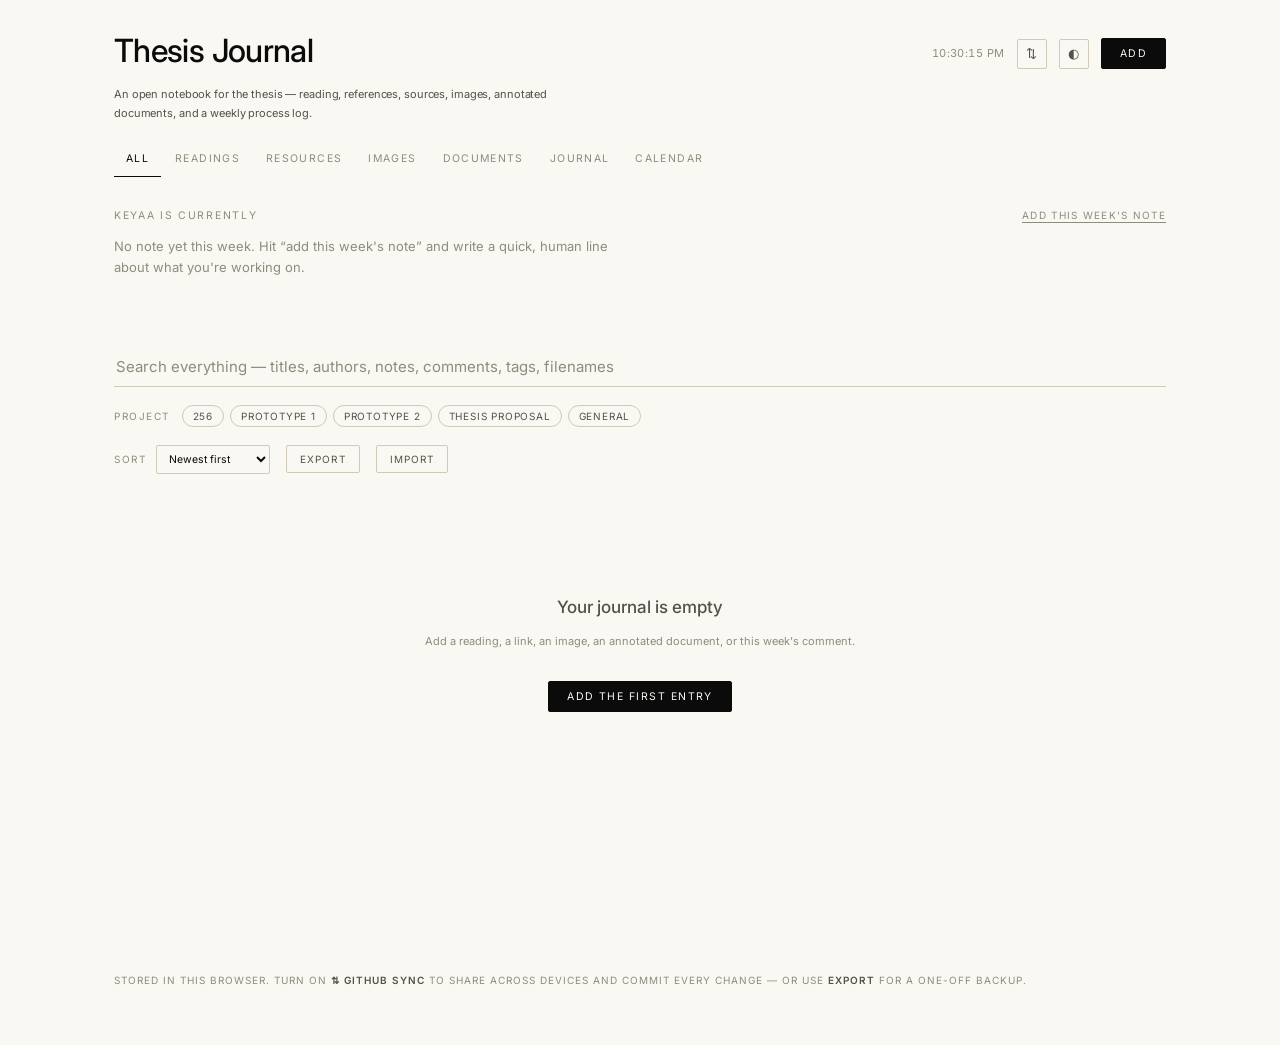
==== index.html @ 59abf327 "initial code. commit" ====
<!DOCTYPE html>
<html lang="en">
<head>
<meta charset="UTF-8" />
<meta name="viewport" content="width=device-width, initial-scale=1.0, viewport-fit=cover" />
<meta name="color-scheme" content="light dark" />
<title>Thesis Journal</title>
<link rel="preconnect" href="https://fonts.googleapis.com" />
<link rel="preconnect" href="https://fonts.gstatic.com" crossorigin />
<link href="https://fonts.googleapis.com/css2?family=Inter:wght@400;500;600&display=swap" rel="stylesheet" />
<link rel="stylesheet" href="styles.css" />
</head>
<body>

  <header class="site-header">
    <div class="masthead">
      <h1 class="brand-title">Thesis Journal</h1>
      <div class="header-right">
        <time id="clock" class="clock">--:--:--</time>
        <button id="syncBtn" class="icon-btn" title="GitHub sync — off" aria-label="GitHub sync">⇅</button>
        <button id="themeBtn" class="icon-btn" title="Toggle light / dark" aria-label="Toggle theme">◐</button>
        <button id="addBtn" class="add-btn">Add</button>
      </div>
    </div>
    <p class="brand-sub">An open notebook for the thesis — reading, references, sources, images, annotated documents, and a weekly process log.</p>

    <nav class="views" id="views">
      <button class="view-btn is-active" data-view="all">All</button>
      <button class="view-btn" data-view="reading">Readings</button>
      <button class="view-btn" data-view="website">Resources</button>
      <button class="view-btn" data-view="image">Images</button>
      <button class="view-btn" data-view="document">Documents</button>
      <button class="view-btn" data-view="journal">Journal</button>
      <button class="view-btn" data-view="calendar">Calendar</button>
    </nav>
  </header>

  <section class="currently">
    <div class="currently-head">
      <span class="currently-label">Keyaa is currently</span>
      <span class="currently-controls">
        <button class="linkbtn" id="statusEditCurrent" hidden>edit</button>
        <button class="linkbtn" id="statusAdd">add this week's note</button>
        <button class="linkbtn" id="statusArchiveToggle" hidden>archive</button>
      </span>
    </div>

    <p class="currently-text" id="statusCurrent"></p>
    <span class="currently-updated" id="statusCurrentMeta"></span>

    <form class="status-editor" id="statusEditor" hidden>
      <textarea id="statusInput" rows="3" placeholder="Quick and human — what are you working on this week? What moved, what's next?"></textarea>
      <div class="status-editor-foot">
        <label class="status-date">Week of <input type="date" id="statusDate" /></label>
        <span class="spacer"></span>
        <button type="button" class="linkbtn" id="statusCancel">cancel</button>
        <button type="submit" class="linkbtn strong" id="statusSave">save note</button>
      </div>
    </form>

    <ol class="status-archive" id="statusArchive" hidden></ol>
  </section>

  <section class="toolbar">
    <div class="search-wrap">
      <input id="search" type="search" placeholder="Search everything — titles, authors, notes, comments, tags, filenames" autocomplete="off" />
    </div>

    <div class="filters">
      <div class="filter-block">
        <span class="filter-label">Project</span>
        <div class="chips" id="projectFilters"></div>
      </div>
      <div class="filter-block" id="tagFilterBlock" hidden>
        <span class="filter-label">Tags</span>
        <div class="chips" id="tagFilters"></div>
      </div>
    </div>

    <div class="toolbar-end">
      <label class="sort-wrap">
        <span class="filter-label">Sort</span>
        <select id="sort">
          <option value="date-desc">Newest first</option>
          <option value="date-asc">Oldest first</option>
          <option value="added-desc">Recently added</option>
          <option value="title-asc">Title A–Z</option>
        </select>
      </label>
      <button id="exportBtn" class="ghost-btn" title="Download a backup of everything">Export</button>
      <button id="importBtn" class="ghost-btn" title="Restore from a backup file">Import</button>
      <input id="importInput" type="file" accept="application/json" hidden />
      <span id="count" class="count"></span>
    </div>
  </section>

  <main id="content" class="content"></main>

  <footer class="site-footer">
    <span>Stored in this browser. Turn on <b>⇅ GitHub sync</b> to share across devices and commit every change — or use <b>Export</b> for a one-off backup.</span>
  </footer>

  <!-- ============ Add / Edit modal ============ -->
  <div class="modal-overlay" id="entryModal" hidden>
    <div class="modal" role="dialog" aria-modal="true" aria-labelledby="modalTitle">
      <div class="modal-head">
        <h2 id="modalTitle">Add entry</h2>
        <button class="icon-btn" id="modalClose" aria-label="Close">✕</button>
      </div>

      <form id="entryForm" class="entry-form">
        <input type="hidden" id="f-id" />

        <div class="field">
          <label for="f-kind">Type</label>
          <select id="f-kind">
            <option value="reading">Reading — book, article, essay</option>
            <option value="reference">Reference — citation / source</option>
            <option value="website">Resource / Website — link</option>
            <option value="image">Image — visual reference</option>
            <option value="document">Annotated document — PDF + notes</option>
            <option value="journal">Journal — weekly comment / reflection</option>
          </select>
        </div>

        <div class="field">
          <label for="f-title" id="f-titleLabel">Title <span class="req">*</span></label>
          <input id="f-title" type="text" placeholder="What is it called?" />
        </div>

        <div class="field-row" id="f-sourceRow">
          <div class="field">
            <label for="f-author">Author / creator</label>
            <input id="f-author" type="text" placeholder="Who made it?" />
          </div>
          <div class="field">
            <label for="f-publication">Publication / source</label>
            <input id="f-publication" type="text" placeholder="Journal, publisher, site…" />
          </div>
        </div>

        <div class="field" id="f-urlField">
          <label for="f-url">URL</label>
          <input id="f-url" type="url" placeholder="https://…" />
        </div>

        <div class="field">
          <label for="f-date" id="f-dateLabel">Date read</label>
          <input id="f-date" type="date" />
          <p class="hint" id="f-dateHint">Leave blank and it defaults to the day you add this (<span id="f-todayHint"></span>).</p>
        </div>

        <div class="field">
          <label>Projects</label>
          <div class="check-grid" id="f-projects"></div>
        </div>

        <div class="field">
          <label for="f-tagInput">Tags</label>
          <div class="tag-editor" id="f-tagEditor">
            <span class="tag-chips" id="f-tagChips"></span>
            <input id="f-tagInput" type="text" placeholder="Type a tag, press Enter" autocomplete="off" list="tagSuggestions" />
          </div>
          <datalist id="tagSuggestions"></datalist>
        </div>

        <div class="field">
          <label for="f-note" id="f-noteLabel">Notes / annotation</label>
          <textarea id="f-note" rows="5" placeholder="Why it's useful, key quotes, page numbers, your reflections. For documents, paste the text you want to be able to search."></textarea>
        </div>

        <div class="field">
          <label>Attachments — images &amp; PDFs</label>
          <div class="dropzone" id="f-dropzone" tabindex="0">
            <p>Drag files here, click to choose, or paste an image</p>
            <input id="f-files" type="file" accept="image/*,application/pdf" multiple hidden />
          </div>
          <div class="attach-previews" id="f-previews"></div>
        </div>

        <div class="modal-actions">
          <button type="button" class="danger-btn" id="deleteBtn" hidden>Delete</button>
          <div class="spacer"></div>
          <button type="button" class="ghost-btn" id="cancelBtn">Cancel</button>
          <button type="submit" class="add-btn">Save</button>
        </div>
      </form>
    </div>
  </div>

  <!-- ============ GitHub sync panel ============ -->
  <div class="modal-overlay" id="syncPanel" hidden>
    <div class="modal modal-narrow" role="dialog" aria-modal="true" aria-labelledby="syncTitle">
      <div class="modal-head">
        <h2 id="syncTitle">GitHub sync</h2>
        <button class="icon-btn" id="syncClose" aria-label="Close">✕</button>
      </div>
      <div class="entry-form">
        <p class="hint">
          Keeps everything in a <code>data.json</code> file in a GitHub repo —
          one commit per change, so it shows up in GitHub Desktop after it
          fetches. Turn this on for every device that shares the journal,
          including your phone. Your token is stored only in this browser — use a
          <b>fine-grained token limited to this one repo</b> with
          <i>Contents: Read and write</i>.
        </p>
        <div class="field">
          <label for="gh-repo">Repository — owner / name</label>
          <input type="text" id="gh-repo" placeholder="keyaa/thesis-journal" autocapitalize="off" autocorrect="off" spellcheck="false" />
        </div>
        <div class="field-row">
          <div class="field">
            <label for="gh-branch">Branch</label>
            <input type="text" id="gh-branch" placeholder="main" autocapitalize="off" autocorrect="off" spellcheck="false" />
          </div>
          <div class="field">
            <label for="gh-path">File path</label>
            <input type="text" id="gh-path" placeholder="data.json" autocapitalize="off" autocorrect="off" spellcheck="false" />
          </div>
        </div>
        <div class="field">
          <label for="gh-token">Personal access token</label>
          <input type="password" id="gh-token" placeholder="github_pat_… / ghp_…" autocomplete="off" autocapitalize="off" autocorrect="off" spellcheck="false" />
        </div>
        <p class="hint" id="gh-status"></p>
        <div class="modal-actions">
          <button type="button" class="danger-btn" id="gh-disconnect" hidden>Disconnect</button>
          <div class="spacer"></div>
          <button type="button" class="ghost-btn" id="gh-pull" hidden>Pull now</button>
          <button type="button" class="add-btn" id="gh-connect">Connect</button>
        </div>
      </div>
    </div>
  </div>

  <!-- ============ Lightbox ============ -->
  <div class="lightbox" id="lightbox" hidden>
    <button class="icon-btn lightbox-close" id="lightboxClose" aria-label="Close">✕</button>
    <img id="lightboxImg" alt="" />
    <div class="lightbox-caption" id="lightboxCaption"></div>
  </div>

  <script src="app.js"></script>
</body>
</html>
---- styles.css ----
/* ============================================================
   Thesis Journal
   Blend: bysuhani.com (grotesque, small type, whitespace, clock)
        + openstudioprocess.xyz (paper ground, mono system text,
          serif masthead, "currently" block, dated log)
   ============================================================ */

:root {
  --bg: #faf8f2;
  --bg-raise: #f3efe4;
  --ink: #0b0b0b;
  --ink-soft: #54514a;
  --ink-faint: #8f8b7e;
  --line: #e4dfd0;
  --line-strong: #d0cab7;
  --accent: #0b0b0b;
  --accent-soft: #ece7d7;
  --danger: #9c3320;
  --focus: #1f6feb;
  --radius: 2px;
  --maxw: 1180px;

  /* one grotesque throughout, like bysuhani.com */
  --sans: "Helvetica Neue", "Inter", Helvetica, Arial, sans-serif;
  --serif: var(--sans);
  --mono: var(--sans);
}

:root[data-theme="dark"] {
  --bg: #14120d;
  --bg-raise: #1c1a13;
  --ink: #ece7d8;
  --ink-soft: #a8a291;
  --ink-faint: #767161;
  --line: #2b2820;
  --line-strong: #3c382c;
  --accent: #ece7d8;
  --accent-soft: #24211a;
  --danger: #e0765f;
  --focus: #4c8dff;
}
@media (prefers-color-scheme: dark) {
  :root:not([data-theme="light"]) {
    --bg: #14120d;
    --bg-raise: #1c1a13;
    --ink: #ece7d8;
    --ink-soft: #a8a291;
    --ink-faint: #767161;
    --line: #2b2820;
    --line-strong: #3c382c;
    --accent: #ece7d8;
    --accent-soft: #24211a;
    --danger: #e0765f;
    --focus: #4c8dff;
  }
}

* { box-sizing: border-box; }
html, body { margin: 0; padding: 0; }

body {
  background: var(--bg);
  color: var(--ink);
  font-family: var(--sans);
  font-size: 13px;
  line-height: 1.62;
  -webkit-font-smoothing: antialiased;
  text-rendering: optimizeLegibility;
}

button { font-family: inherit; cursor: pointer; }
a { color: inherit; }
::selection { background: var(--accent-soft); }

/* text token: the "system" voice — mono, uppercase, tracked (Hyning) */
.sys {
  font-family: var(--mono);
  font-size: 10.5px;
  text-transform: uppercase;
  letter-spacing: 0.13em;
  color: var(--ink-faint);
}

/* ---------- Header / masthead ---------- */

.site-header {
  padding: 34px clamp(20px, 6vw, 64px) 0;
  max-width: var(--maxw);
  margin: 0 auto;
  width: 100%;
}

.masthead {
  display: flex;
  align-items: flex-start;
  justify-content: space-between;
  gap: 24px;
}

.brand-title {
  font-weight: 500;
  font-size: clamp(22px, 4vw, 32px);
  letter-spacing: -0.02em;
  line-height: 1.05;
  margin: 0;
}

.brand-sub {
  font-family: var(--mono);
  font-size: 11px;
  line-height: 1.7;
  color: var(--ink-soft);
  letter-spacing: -0.01em;
  max-width: 62ch;
  margin: 16px 0 0;
}

.header-right { display: flex; align-items: center; gap: 12px; padding-top: 4px; }

.clock {
  font-family: var(--mono);
  font-size: 11px;
  color: var(--ink-faint);
  letter-spacing: 0.04em;
  min-width: 92px;
  text-align: right;
  font-variant-numeric: tabular-nums;
}

.icon-btn {
  background: none;
  border: 1px solid var(--line-strong);
  color: var(--ink-soft);
  width: 30px; height: 30px;
  border-radius: var(--radius);
  font-size: 13px; line-height: 1;
  display: inline-flex; align-items: center; justify-content: center;
}
.icon-btn:hover { color: var(--ink); border-color: var(--ink-soft); }

.add-btn {
  background: var(--accent);
  color: var(--bg);
  border: 1px solid var(--accent);
  padding: 8px 18px;
  border-radius: var(--radius);
  font-family: var(--mono);
  font-size: 10.5px;
  text-transform: uppercase;
  letter-spacing: 0.14em;
  white-space: nowrap;
}
.add-btn:hover { opacity: 0.82; }

.views {
  display: flex;
  gap: 2px;
  flex-wrap: wrap;
  margin-top: 22px;
}
.view-btn {
  background: none;
  border: 0;
  color: var(--ink-faint);
  font-family: var(--mono);
  font-size: 10.5px;
  text-transform: uppercase;
  letter-spacing: 0.13em;
  padding: 8px 12px 12px;
}
.view-btn:hover { color: var(--ink); }
.view-btn.is-active {
  color: var(--ink);
  box-shadow: inset 0 -1px 0 0 var(--ink);
}

/* ---------- "Keyaa is currently" + weekly log ---------- */

.currently {
  max-width: var(--maxw);
  margin: 0 auto;
  width: 100%;
  padding: 30px clamp(20px, 6vw, 64px) 34px;
}
.currently-head {
  display: flex;
  align-items: baseline;
  justify-content: space-between;
  gap: 16px;
  flex-wrap: wrap;
  margin-bottom: 12px;
}
.currently-label {
  font-size: 10.5px;
  text-transform: uppercase;
  letter-spacing: 0.16em;
  color: var(--ink-faint);
}
.currently-controls { display: flex; gap: 16px; flex-shrink: 0; }

.currently-text {
  font-size: 15px;
  line-height: 1.6;
  color: var(--ink);
  margin: 0 0 8px;
  white-space: pre-wrap;
  max-width: 64ch;
}
.currently-text.is-empty { color: var(--ink-faint); font-size: 13px; }
.currently-updated {
  font-size: 10px;
  text-transform: uppercase;
  letter-spacing: 0.12em;
  color: var(--ink-faint);
}

.linkbtn {
  border: 0;
  background: none;
  color: var(--ink-faint);
  font-size: 10px;
  text-transform: uppercase;
  letter-spacing: 0.13em;
  padding: 0;
  text-decoration: underline;
  text-underline-offset: 3px;
}
.linkbtn:hover { color: var(--ink); }
.linkbtn.strong { color: var(--ink); }

.status-editor {
  margin: 16px 0 4px;
  max-width: 64ch;
}
.status-editor textarea {
  width: 100%;
  font-family: var(--sans);
  font-size: 14px;
  line-height: 1.6;
  color: var(--ink);
  background: var(--bg-raise);
  border: 1px solid var(--line-strong);
  border-radius: var(--radius);
  padding: 10px 12px;
  resize: vertical;
  outline: none;
}
.status-editor textarea:focus { border-color: var(--focus); }
.status-editor-foot {
  display: flex;
  align-items: center;
  gap: 16px;
  margin-top: 10px;
}
.status-date {
  font-size: 10px;
  text-transform: uppercase;
  letter-spacing: 0.12em;
  color: var(--ink-faint);
  display: flex;
  align-items: center;
  gap: 8px;
}
.status-date input {
  font-family: var(--sans);
  font-size: 12px;
  color: var(--ink);
  background: var(--bg);
  border: 1px solid var(--line-strong);
  border-radius: var(--radius);
  padding: 4px 7px;
}

.status-archive {
  list-style: none;
  margin: 22px 0 0;
  padding: 0;
  max-width: 64ch;
}
.status-arch { padding: 16px 0; }
.status-arch + .status-arch { border-top: 1px solid var(--line); }
.status-arch-date {
  font-size: 10px;
  text-transform: uppercase;
  letter-spacing: 0.12em;
  color: var(--ink-faint);
  margin-bottom: 6px;
}
.status-arch-text { font-size: 13px; line-height: 1.66; color: var(--ink-soft); }
.status-arch-actions { display: flex; gap: 14px; margin-top: 8px; opacity: 0; transition: opacity 0.12s; }
.status-arch:hover .status-arch-actions { opacity: 1; }

/* ---------- Toolbar ---------- */

.toolbar {
  display: flex;
  flex-direction: column;
  gap: 18px;
  padding: 24px clamp(20px, 6vw, 64px) 20px;
  max-width: var(--maxw);
  margin: 0 auto;
  width: 100%;
}

.search-wrap input {
  width: 100%;
  border: 0;
  border-bottom: 1px solid var(--line-strong);
  background: none;
  color: var(--ink);
  font-family: var(--sans);
  font-size: 20px;
  letter-spacing: -0.01em;
  padding: 9px 2px;
  outline: none;
}
.search-wrap input::placeholder { color: var(--ink-faint); font-size: 15px; letter-spacing: 0; }
.search-wrap input:focus { border-color: var(--ink); }

.filters { display: flex; flex-wrap: wrap; gap: 30px; }
.filter-block { display: flex; align-items: center; gap: 12px; flex-wrap: wrap; }

.filter-label {
  font-family: var(--mono);
  font-size: 10px;
  text-transform: uppercase;
  letter-spacing: 0.15em;
  color: var(--ink-faint);
}

.chips { display: flex; flex-wrap: wrap; gap: 6px; }
.chip {
  border: 1px solid var(--line-strong);
  background: none;
  color: var(--ink-soft);
  font-family: var(--mono);
  font-size: 10px;
  text-transform: uppercase;
  letter-spacing: 0.08em;
  padding: 4px 10px;
  border-radius: 999px;
}
.chip:hover { border-color: var(--ink-soft); color: var(--ink); }
.chip.is-on { background: var(--accent); color: var(--bg); border-color: var(--accent); }

.toolbar-end { display: flex; align-items: center; gap: 16px; flex-wrap: wrap; }
.sort-wrap { display: flex; align-items: center; gap: 10px; }
.sort-wrap select {
  border: 1px solid var(--line-strong);
  background: var(--bg);
  color: var(--ink);
  font-family: var(--mono);
  font-size: 10.5px;
  padding: 6px 8px;
  border-radius: var(--radius);
}

.ghost-btn {
  border: 1px solid var(--line-strong);
  background: none;
  color: var(--ink-soft);
  font-family: var(--mono);
  font-size: 10px;
  text-transform: uppercase;
  letter-spacing: 0.11em;
  padding: 7px 13px;
  border-radius: var(--radius);
}
.ghost-btn:hover { color: var(--ink); border-color: var(--ink-soft); }

.count {
  margin-left: auto;
  font-family: var(--mono);
  font-size: 10px;
  text-transform: uppercase;
  letter-spacing: 0.1em;
  color: var(--ink-faint);
}

/* ---------- Content ---------- */

.content {
  max-width: var(--maxw);
  margin: 0 auto;
  width: 100%;
  padding: 0 clamp(20px, 6vw, 64px) 120px;
}

.group-head {
  font-size: 11px;
  font-weight: 600;
  text-transform: uppercase;
  letter-spacing: 0.16em;
  color: var(--ink);
  padding: 64px 0 4px;
}
.group-head:first-child { padding-top: 30px; }
.group-head + .entry { border-top: 0; }

/* ---------- Entry rows ---------- */

.entry {
  display: grid;
  grid-template-columns: 128px 1fr auto;
  gap: 26px;
  padding: 26px 4px;
  transition: background 0.12s ease;
}
.entry + .entry { border-top: 1px solid var(--line); }
.entry:hover { background: var(--bg-raise); }

.entry-kind {
  font-family: var(--mono);
  font-size: 10px;
  text-transform: uppercase;
  letter-spacing: 0.14em;
  color: var(--ink-faint);
  padding-top: 4px;
}

.entry-main { min-width: 0; }

.entry-title {
  font-family: var(--sans);
  font-size: 15px;
  font-weight: 500;
  letter-spacing: -0.01em;
  line-height: 1.4;
  margin: 0 0 6px;
}
.entry-title a.ext {
  font-family: var(--mono);
  font-size: 9.5px;
  text-transform: uppercase;
  letter-spacing: 0.1em;
  color: var(--ink-faint);
  text-decoration: none;
  margin-left: 8px;
  white-space: nowrap;
}
.entry-title a.ext:hover { color: var(--ink); }

.entry-meta {
  font-family: var(--mono);
  font-size: 10.5px;
  color: var(--ink-soft);
  margin-bottom: 12px;
  letter-spacing: 0;
}
.entry-meta i { font-style: italic; }
.entry-meta .dot { color: var(--ink-faint); margin: 0 7px; }

.entry-note {
  font-family: var(--sans);
  font-size: 13px;
  color: var(--ink-soft);
  margin: 0 0 14px;
  max-width: 72ch;
  line-height: 1.72;
}
.entry-note .note-line { display: block; white-space: pre-wrap; }
.entry-note .note-line:empty::before { content: "\00a0"; }
.entry-note .note-sub {
  display: block;
  padding-left: 1.3em;
  text-indent: -1.3em;
  color: var(--ink-soft);
}
.entry-note .note-sub::before { content: "\21b3\00a0"; color: var(--ink-faint); }

.entry-tags { display: flex; flex-wrap: wrap; gap: 6px; align-items: center; }
.pill {
  font-family: var(--mono);
  font-size: 9.5px;
  padding: 3px 9px;
  border-radius: 999px;
  letter-spacing: 0.06em;
  text-transform: uppercase;
}
.pill.project { background: var(--accent-soft); color: var(--ink); }
.pill.tag { border: 1px solid var(--line-strong); color: var(--ink-faint); }
.pill.tag::before { content: "#"; opacity: 0.5; }

.entry-attach { display: flex; flex-wrap: wrap; gap: 8px; margin-top: 16px; }
.thumb {
  width: 76px; height: 76px;
  object-fit: cover;
  border: 1px solid var(--line);
  border-radius: var(--radius);
  cursor: zoom-in;
  background: var(--accent-soft);
}
.file-chip {
  display: inline-flex;
  align-items: center;
  gap: 7px;
  border: 1px solid var(--line-strong);
  border-radius: var(--radius);
  padding: 6px 11px;
  font-family: var(--mono);
  font-size: 10px;
  letter-spacing: 0.03em;
  color: var(--ink-soft);
  text-decoration: none;
}
.file-chip:hover { color: var(--ink); border-color: var(--ink-soft); }

.entry-actions { display: flex; gap: 4px; align-items: flex-start; }
.entry-actions button {
  background: none;
  border: 1px solid transparent;
  color: var(--ink-faint);
  font-family: var(--mono);
  font-size: 9.5px;
  text-transform: uppercase;
  letter-spacing: 0.1em;
  padding: 4px 8px;
  border-radius: var(--radius);
}
.entry:hover .entry-actions button { border-color: var(--line-strong); }
.entry-actions button:hover { color: var(--ink); border-color: var(--ink-soft); }

/* Journal entries — the log voice */
.entry.is-journal .entry-title { font-size: 16px; font-weight: 500; letter-spacing: -0.01em; }
.entry.is-journal .entry-note { color: var(--ink); font-size: 13px; line-height: 1.72; }

/* ---------- Image gallery ---------- */

.gallery {
  display: grid;
  grid-template-columns: repeat(auto-fill, minmax(160px, 1fr));
  gap: 12px;
  padding-top: 20px;
}
.gallery figure {
  margin: 0;
  border: 1px solid var(--line);
  border-radius: var(--radius);
  overflow: hidden;
  background: var(--bg-raise);
}
.gallery img {
  width: 100%;
  aspect-ratio: 1 / 1;
  object-fit: cover;
  display: block;
  cursor: zoom-in;
  background: var(--accent-soft);
}
.gallery figcaption {
  font-family: var(--mono);
  font-size: 10px;
  color: var(--ink-soft);
  padding: 9px 11px;
  border-top: 1px solid var(--line);
  letter-spacing: 0.02em;
}
.gallery figcaption .cap-title { color: var(--ink); }

/* ---------- Calendar ---------- */

.cal-wrap { padding-top: 30px; }
.cal-head { display: flex; align-items: baseline; gap: 16px; margin-bottom: 20px; }
.cal-head h2 {
  margin: 0;
  font-size: 20px;
  font-weight: 500;
  letter-spacing: -0.02em;
}
.cal-nav { display: flex; gap: 6px; }
.cal-nav button {
  border: 1px solid var(--line-strong);
  background: none;
  color: var(--ink-soft);
  width: 28px; height: 28px;
  border-radius: var(--radius);
  font-size: 13px;
}
.cal-nav button:hover { color: var(--ink); border-color: var(--ink-soft); }
.cal-today {
  border: 1px solid var(--line-strong);
  background: none;
  color: var(--ink-soft);
  font-family: var(--mono);
  font-size: 9.5px;
  text-transform: uppercase;
  letter-spacing: 0.12em;
  padding: 0 12px;
  border-radius: var(--radius);
}
.cal-today:hover { color: var(--ink); border-color: var(--ink-soft); }

.cal-grid {
  display: grid;
  grid-template-columns: repeat(7, 1fr);
  border-left: 1px solid var(--line);
  border-top: 1px solid var(--line);
}
.cal-dow {
  font-family: var(--mono);
  font-size: 9px;
  text-transform: uppercase;
  letter-spacing: 0.14em;
  color: var(--ink-faint);
  padding: 8px 10px;
  border-right: 1px solid var(--line);
  border-bottom: 1px solid var(--line);
  background: var(--bg-raise);
}
.cal-cell {
  min-height: 92px;
  border-right: 1px solid var(--line);
  border-bottom: 1px solid var(--line);
  padding: 7px 9px;
  display: flex;
  flex-direction: column;
  gap: 4px;
  text-align: left;
  background: none;
  color: inherit;
  font-family: inherit;
}
.cal-cell.is-empty { cursor: default; }
.cal-cell.has-items { cursor: pointer; }
.cal-cell.has-items:hover { background: var(--bg-raise); }
.cal-cell.other-month { background: var(--bg-raise); opacity: 0.5; }
.cal-cell.is-today .cal-daynum {
  background: var(--accent);
  color: var(--bg);
  border-radius: 999px;
  width: 20px; height: 20px;
  display: inline-flex; align-items: center; justify-content: center;
}
.cal-cell.is-selected { outline: 1px solid var(--ink); outline-offset: -1px; }
.cal-daynum { font-family: var(--mono); font-size: 10.5px; color: var(--ink-soft); font-variant-numeric: tabular-nums; }
.cal-tick {
  font-family: var(--mono);
  font-size: 9.5px;
  color: var(--ink-soft);
  line-height: 1.35;
  overflow: hidden;
  text-overflow: ellipsis;
  white-space: nowrap;
}
.cal-tick .k { color: var(--ink-faint); margin-right: 4px; font-size: 8px; }
.cal-more { font-family: var(--mono); font-size: 8.5px; color: var(--ink-faint); letter-spacing: 0.06em; }

.cal-day-panel { margin-top: 30px; }
.cal-day-panel .group-head { padding-top: 0; }

/* ---------- Empty state ---------- */

.empty { text-align: center; padding: 100px 20px; color: var(--ink-faint); }
.empty h3 { color: var(--ink-soft); font-weight: 500; font-size: 17px; margin: 0 0 8px; }
.empty p { font-family: var(--mono); font-size: 11px; }
.empty button { margin-top: 20px; }

/* ---------- Modal ---------- */

.modal-overlay {
  position: fixed;
  inset: 0;
  background: color-mix(in srgb, #000 48%, transparent);
  display: flex;
  align-items: flex-start;
  justify-content: center;
  padding: 44px 16px;
  overflow-y: auto;
  z-index: 100;
}
.modal {
  background: var(--bg);
  border: 1px solid var(--line-strong);
  border-radius: 4px;
  width: 100%;
  max-width: 640px;
  box-shadow: 0 30px 70px -24px rgba(0, 0, 0, 0.4);
}
.modal-head {
  display: flex;
  align-items: center;
  justify-content: space-between;
  padding: 20px 24px;
  border-bottom: 1px solid var(--line);
  position: sticky;
  top: 0;
  background: var(--bg);
  border-radius: 4px 4px 0 0;
}
.modal-head h2 {
  margin: 0;
  font-family: var(--mono);
  font-size: 11px;
  text-transform: uppercase;
  letter-spacing: 0.14em;
  font-weight: 500;
}

.entry-form { padding: 24px; }
.field { margin-bottom: 20px; }
.field-row { display: grid; grid-template-columns: 1fr 1fr; gap: 16px; }

.field label {
  display: block;
  font-family: var(--mono);
  font-size: 10px;
  text-transform: uppercase;
  letter-spacing: 0.14em;
  color: var(--ink-faint);
  margin-bottom: 8px;
}
.req { color: var(--danger); }

.field input[type="text"],
.field input[type="url"],
.field input[type="date"],
.field select,
.field textarea {
  width: 100%;
  border: 1px solid var(--line-strong);
  background: var(--bg);
  color: var(--ink);
  font-family: var(--sans);
  font-size: 13px;
  padding: 9px 11px;
  border-radius: var(--radius);
  outline: none;
}
.field textarea { font-family: var(--mono); font-size: 12px; }
.field input:focus, .field select:focus, .field textarea:focus { border-color: var(--focus); }
.field textarea { resize: vertical; line-height: 1.6; }
.hint { font-family: var(--mono); font-size: 10px; color: var(--ink-faint); margin: 8px 0 0; letter-spacing: 0.02em; text-transform: none; }

.check-grid { display: grid; grid-template-columns: repeat(auto-fit, minmax(150px, 1fr)); gap: 6px; }
.check-grid label {
  display: flex;
  align-items: center;
  gap: 8px;
  font-family: var(--mono);
  font-size: 11px;
  text-transform: none;
  letter-spacing: 0;
  color: var(--ink);
  margin: 0;
  border: 1px solid var(--line-strong);
  border-radius: var(--radius);
  padding: 8px 11px;
}
.check-grid input { accent-color: var(--accent); }

.tag-editor {
  display: flex;
  flex-wrap: wrap;
  gap: 6px;
  align-items: center;
  border: 1px solid var(--line-strong);
  border-radius: var(--radius);
  padding: 7px 9px;
  background: var(--bg);
}
.tag-editor:focus-within { border-color: var(--focus); }
.tag-chips { display: contents; }
.tag-chip {
  display: inline-flex;
  align-items: center;
  gap: 5px;
  background: var(--accent-soft);
  color: var(--ink);
  font-family: var(--mono);
  font-size: 10.5px;
  padding: 2px 4px 2px 9px;
  border-radius: 999px;
}
.tag-chip button { border: 0; background: none; color: var(--ink-faint); font-size: 12px; line-height: 1; padding: 0 2px; }
.tag-chip button:hover { color: var(--danger); }
.tag-editor input { flex: 1; min-width: 130px; border: 0 !important; background: none !important; padding: 4px 2px !important; font-family: var(--mono); font-size: 12px; }

.dropzone {
  border: 1px dashed var(--line-strong);
  border-radius: var(--radius);
  padding: 26px 16px;
  text-align: center;
  color: var(--ink-faint);
  font-family: var(--mono);
  font-size: 10.5px;
  letter-spacing: 0.03em;
  cursor: pointer;
}
.dropzone.is-drag, .dropzone:hover { border-color: var(--ink-soft); color: var(--ink-soft); }
.dropzone p { margin: 0; }

.attach-previews { display: flex; flex-wrap: wrap; gap: 8px; margin-top: 12px; }
.prev-item {
  position: relative;
  width: 68px; height: 68px;
  border: 1px solid var(--line);
  border-radius: var(--radius);
  overflow: hidden;
  background: var(--accent-soft);
  display: flex;
  align-items: center;
  justify-content: center;
  font-family: var(--mono);
  font-size: 8.5px;
  color: var(--ink-soft);
  text-align: center;
  padding: 4px;
}
.prev-item img { width: 100%; height: 100%; object-fit: cover; }
.prev-item button {
  position: absolute;
  top: 2px; right: 2px;
  width: 16px; height: 16px;
  border: 0;
  border-radius: 999px;
  background: rgba(0, 0, 0, 0.6);
  color: #fff;
  font-size: 10px; line-height: 1;
  display: flex; align-items: center; justify-content: center;
}

.modal-actions {
  display: flex;
  align-items: center;
  gap: 10px;
  padding-top: 16px;
  border-top: 1px solid var(--line);
  margin-top: 4px;
}
.modal-actions .spacer, .toolbar-end .spacer { flex: 1; }
.danger-btn {
  border: 1px solid var(--line-strong);
  background: none;
  color: var(--danger);
  font-family: var(--mono);
  font-size: 10px;
  text-transform: uppercase;
  letter-spacing: 0.1em;
  padding: 7px 13px;
  border-radius: var(--radius);
}
.danger-btn:hover { border-color: var(--danger); }

/* ---------- Lightbox ---------- */

.lightbox {
  position: fixed;
  inset: 0;
  background: rgba(8, 8, 8, 0.93);
  display: flex;
  flex-direction: column;
  align-items: center;
  justify-content: center;
  gap: 18px;
  padding: 44px;
  z-index: 200;
}
.lightbox img { max-width: 92vw; max-height: 78vh; object-fit: contain; border-radius: var(--radius); }
.lightbox-caption { font-family: var(--mono); color: #ddd; font-size: 10.5px; letter-spacing: 0.03em; text-align: center; max-width: 72ch; }
.lightbox-close {
  position: absolute;
  top: 22px; right: 22px;
  background: rgba(255, 255, 255, 0.1);
  border-color: rgba(255, 255, 255, 0.25);
  color: #fff;
}

/* ---------- GitHub sync ---------- */

.modal.modal-narrow { max-width: 460px; }

#syncBtn { position: relative; }
#syncBtn::after {
  content: "";
  position: absolute;
  top: 3px; right: 3px;
  width: 6px; height: 6px;
  border-radius: 999px;
  background: transparent;
}
#syncBtn.is-synced::after { background: #3f9a54; }
#syncBtn.is-syncing::after { background: var(--ink-faint); }
#syncBtn.is-error::after { background: var(--danger); }

.hint code {
  font-family: ui-monospace, SFMono-Regular, Menlo, monospace;
  font-size: 0.92em;
  background: var(--accent-soft);
  padding: 1px 4px;
  border-radius: var(--radius);
}

/* ---------- Footer ---------- */

.site-footer {
  max-width: var(--maxw);
  margin: 0 auto;
  padding: 40px clamp(20px, 6vw, 64px) 56px;
  font-size: 10px;
  text-transform: uppercase;
  letter-spacing: 0.1em;
  color: var(--ink-faint);
}
.site-footer b { color: var(--ink-soft); font-weight: 600; }

/* ---------- Responsive ---------- */

@media (max-width: 760px) {
  .masthead { flex-direction: column; gap: 14px; }
  .masthead .header-right { align-self: flex-start; }
  .views { overflow-x: auto; -webkit-overflow-scrolling: touch; }
  .view-btn { padding: 10px 12px 12px; }
  .entry { grid-template-columns: 1fr; gap: 8px; padding: 22px 2px; }
  .entry-kind { padding-top: 0; }
  .entry-actions button { padding: 6px 10px; }
  .linkbtn { padding: 4px 0; }
  .field-row { grid-template-columns: 1fr; }
  .cal-cell { min-height: 58px; }
  .cal-tick { display: none; }
  .modal-overlay { padding: 0; }
  .modal { border: 0; border-radius: 0; min-height: 100%; max-width: 100%; }
  .search-wrap input { font-size: 17px; }
}

@media (max-width: 400px) {
  .cal-daynum { font-size: 9.5px; }
  .brand-sub { font-size: 10.5px; }
}

[hidden] { display: none !important; }
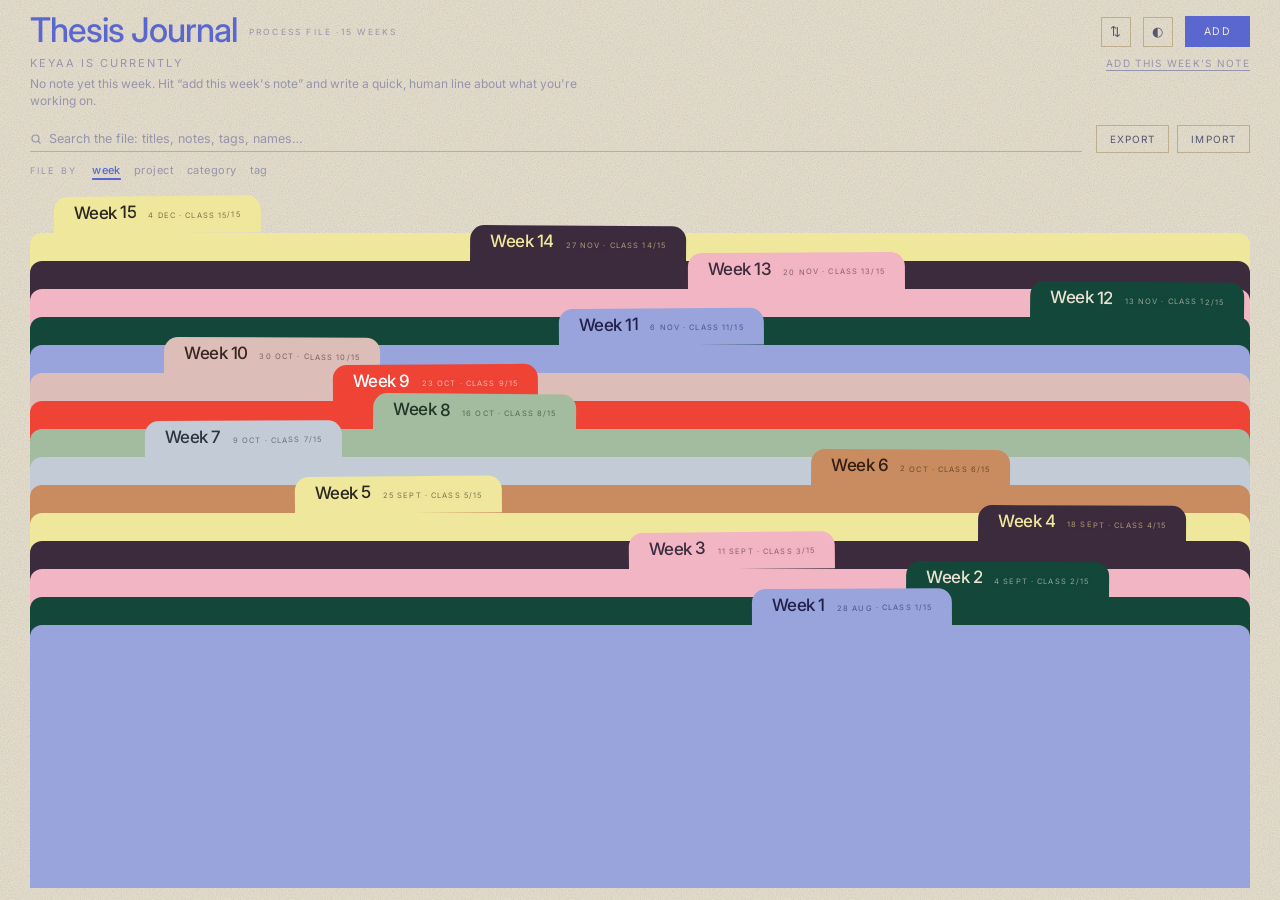
==== commit d3133218: "week 1 and 2" ====
--- a/index.html
+++ b/index.html
@@ -17,15 +17,16 @@
       <h1 class="brand-title">Thesis Journal</h1>
       <div class="header-right">
         <time id="clock" class="clock">--:--:--</time>
-        <button id="syncBtn" class="icon-btn" title="GitHub sync — off" aria-label="GitHub sync">⇅</button>
+        <button id="syncBtn" class="icon-btn" title="GitHub sync: off" aria-label="GitHub sync">⇅</button>
         <button id="themeBtn" class="icon-btn" title="Toggle light / dark" aria-label="Toggle theme">◐</button>
         <button id="addBtn" class="add-btn">Add</button>
       </div>
     </div>
-    <p class="brand-sub">An open notebook for the thesis — reading, references, sources, images, annotated documents, and a weekly process log.</p>
+    <p class="brand-sub">An open notebook for the thesis: reading, references, sources, images, annotated documents, and a weekly process log.</p>
 
     <nav class="views" id="views">
-      <button class="view-btn is-active" data-view="all">All</button>
+      <button class="view-btn is-active" data-view="files">Files</button>
+      <button class="view-btn" data-view="all">All</button>
       <button class="view-btn" data-view="reading">Readings</button>
       <button class="view-btn" data-view="website">Resources</button>
       <button class="view-btn" data-view="image">Images</button>
@@ -49,7 +50,7 @@
     <span class="currently-updated" id="statusCurrentMeta"></span>
 
     <form class="status-editor" id="statusEditor" hidden>
-      <textarea id="statusInput" rows="3" placeholder="Quick and human — what are you working on this week? What moved, what's next?"></textarea>
+      <textarea id="statusInput" rows="3" placeholder="Quick and human: what are you working on this week? What moved, what's next?"></textarea>
       <div class="status-editor-foot">
         <label class="status-date">Week of <input type="date" id="statusDate" /></label>
         <span class="spacer"></span>
@@ -63,7 +64,7 @@
 
   <section class="toolbar">
     <div class="search-wrap">
-      <input id="search" type="search" placeholder="Search everything — titles, authors, notes, comments, tags, filenames" autocomplete="off" />
+      <input id="search" type="search" placeholder="Search the file: titles, notes, tags, names…" autocomplete="off" />
     </div>
 
     <div class="filters">
@@ -97,7 +98,7 @@
   <main id="content" class="content"></main>
 
   <footer class="site-footer">
-    <span>Stored in this browser. Turn on <b>⇅ GitHub sync</b> to share across devices and commit every change — or use <b>Export</b> for a one-off backup.</span>
+    <span>Stored in this browser. Turn on <b>⇅ GitHub sync</b> to share across devices and commit every change, or use <b>Export</b> for a one-off backup.</span>
   </footer>
 
   <!-- ============ Add / Edit modal ============ -->
@@ -114,12 +115,14 @@
         <div class="field">
           <label for="f-kind">Type</label>
           <select id="f-kind">
-            <option value="reading">Reading — book, article, essay</option>
-            <option value="reference">Reference — citation / source</option>
-            <option value="website">Resource / Website — link</option>
-            <option value="image">Image — visual reference</option>
-            <option value="document">Annotated document — PDF + notes</option>
-            <option value="journal">Journal — weekly comment / reflection</option>
+            <option value="reading">Reading: book, article, essay</option>
+            <option value="artist">Artist reference</option>
+            <option value="font">Font</option>
+            <option value="design-ref">Design reference: website</option>
+            <option value="resource">Resource: website to use (order books, print, etc.)</option>
+            <option value="image">Image: visual reference</option>
+            <option value="document">Annotated document: PDF + notes</option>
+            <option value="journal">Journal: weekly comment / reflection</option>
           </select>
         </div>
 
@@ -170,7 +173,7 @@
         </div>
 
         <div class="field">
-          <label>Attachments — images &amp; PDFs</label>
+          <label>Attachments: images &amp; PDFs</label>
           <div class="dropzone" id="f-dropzone" tabindex="0">
             <p>Drag files here, click to choose, or paste an image</p>
             <input id="f-files" type="file" accept="image/*,application/pdf" multiple hidden />
@@ -197,15 +200,15 @@
       </div>
       <div class="entry-form">
         <p class="hint">
-          Keeps everything in a <code>data.json</code> file in a GitHub repo —
+          Keeps everything in a <code>data.json</code> file in a GitHub repo,
           one commit per change, so it shows up in GitHub Desktop after it
           fetches. Turn this on for every device that shares the journal,
-          including your phone. Your token is stored only in this browser — use a
+          including your phone. Your token is stored only in this browser, use a
           <b>fine-grained token limited to this one repo</b> with
           <i>Contents: Read and write</i>.
         </p>
         <div class="field">
-          <label for="gh-repo">Repository — owner / name</label>
+          <label for="gh-repo">Repository: owner / name</label>
           <input type="text" id="gh-repo" placeholder="keyaa/thesis-journal" autocapitalize="off" autocorrect="off" spellcheck="false" />
         </div>
         <div class="field-row">
--- a/styles.css
+++ b/styles.css
@@ -6,52 +6,73 @@
    ============================================================ */
 
 :root {
-  --bg: #faf8f2;
-  --bg-raise: #f3efe4;
-  --ink: #0b0b0b;
-  --ink-soft: #54514a;
-  --ink-faint: #8f8b7e;
-  --line: #e4dfd0;
-  --line-strong: #d0cab7;
-  --accent: #0b0b0b;
-  --accent-soft: #ece7d7;
-  --danger: #9c3320;
-  --focus: #1f6feb;
-  --radius: 2px;
+  /* concert-season palette — cream ground, periwinkle blue does the talking */
+  --bg: #e9e2d1;
+  --bg-raise: #e2d9c4;
+  --ink: #21223f;          /* deep blue-black — body text */
+  --head: #5a67cf;         /* periwinkle blue — masthead, headings, links, accents */
+  --ink-soft: #55566f;
+  --ink-faint: #9694ac;
+  --line: #d3c9ae;
+  --line-strong: #beae8d;
+  --accent: #5a67cf;
+  --accent-ink: #efeade;
+  --accent-soft: #dfdcef;
+  --danger: #c23a24;
+  --focus: #5a67cf;
+  --radius: 0px;
   --maxw: 1180px;
-
-  /* one grotesque throughout, like bysuhani.com */
-  --sans: "Helvetica Neue", "Inter", Helvetica, Arial, sans-serif;
+  --pad: clamp(14px, 3vw, 30px);
+
+  /* folder palette — the 10 concert colours (cycled in Files view) */
+  --f0: #efe79b;  --f0-ink: #2b2622;   /* pale yellow */
+  --f1: #3c2b3d;  --f1-ink: #efe79b;   /* plum */
+  --f2: #f2b5c4;  --f2-ink: #3c2b3d;   /* pink */
+  --f3: #13473a;  --f3-ink: #e9e2d1;   /* teal */
+  --f4: #9aa4dc;  --f4-ink: #20204a;   /* periwinkle */
+  --f5: #dcbdb8;  --f5-ink: #3a2622;   /* dusty rose — the concert blush, nudged rosier/deeper so it doesn't melt into the paper bg */
+  --f6: #ee4335;  --f6-ink: #ffffff;   /* red */
+  --f7: #a3bb9f;  --f7-ink: #233524;   /* sage */
+  --f8: #c3ccd6;  --f8-ink: #2b3540;   /* grey-blue */
+  --f9: #c98c60;  --f9-ink: #331e12;   /* terracotta */
+
+  /* Neue Montreal if installed locally, otherwise a close grotesque */
+  --sans: "Neue Montreal", "PP Neue Montreal", "Neue Haas Grotesk Display Pro",
+    "Helvetica Neue", Inter, Arial, sans-serif;
   --serif: var(--sans);
   --mono: var(--sans);
 }
 
 :root[data-theme="dark"] {
-  --bg: #14120d;
-  --bg-raise: #1c1a13;
-  --ink: #ece7d8;
-  --ink-soft: #a8a291;
-  --ink-faint: #767161;
-  --line: #2b2820;
-  --line-strong: #3c382c;
-  --accent: #ece7d8;
-  --accent-soft: #24211a;
-  --danger: #e0765f;
-  --focus: #4c8dff;
+  --bg: #14141c;
+  --bg-raise: #1d1d29;
+  --ink: #e6e4f0;
+  --head: #98a2ea;
+  --ink-soft: #a9a7bd;
+  --ink-faint: #6f6d84;
+  --line: #2a2a38;
+  --line-strong: #3c3c50;
+  --accent: #98a2ea;
+  --accent-ink: #14141c;
+  --accent-soft: #22222f;
+  --danger: #e5786a;
+  --focus: #98a2ea;
 }
 @media (prefers-color-scheme: dark) {
   :root:not([data-theme="light"]) {
-    --bg: #14120d;
-    --bg-raise: #1c1a13;
-    --ink: #ece7d8;
-    --ink-soft: #a8a291;
-    --ink-faint: #767161;
-    --line: #2b2820;
-    --line-strong: #3c382c;
-    --accent: #ece7d8;
-    --accent-soft: #24211a;
-    --danger: #e0765f;
-    --focus: #4c8dff;
+    --bg: #14141c;
+    --bg-raise: #1d1d29;
+    --ink: #e6e4f0;
+    --head: #98a2ea;
+    --ink-soft: #a9a7bd;
+    --ink-faint: #6f6d84;
+    --line: #2a2a38;
+    --line-strong: #3c3c50;
+    --accent: #98a2ea;
+    --accent-ink: #14141c;
+    --accent-soft: #22222f;
+    --danger: #e5786a;
+    --focus: #98a2ea;
   }
 }
 
@@ -59,7 +80,10 @@
 html, body { margin: 0; padding: 0; }
 
 body {
-  background: var(--bg);
+  background-color: var(--bg);
+  /* faint paper grain so surfaces read as material, not flat */
+  background-image: url("data:image/svg+xml,%3Csvg xmlns='http://www.w3.org/2000/svg' width='140' height='140'%3E%3Cfilter id='n'%3E%3CfeTurbulence type='fractalNoise' baseFrequency='0.82' numOctaves='2' stitchTiles='stitch'/%3E%3CfeColorMatrix type='saturate' values='0'/%3E%3C/filter%3E%3Crect width='100%25' height='100%25' filter='url(%23n)' opacity='0.35'/%3E%3C/svg%3E");
+  background-blend-mode: multiply;
   color: var(--ink);
   font-family: var(--sans);
   font-size: 13px;
@@ -67,10 +91,11 @@
   -webkit-font-smoothing: antialiased;
   text-rendering: optimizeLegibility;
 }
-
-button { font-family: inherit; cursor: pointer; }
+:root[data-theme="dark"] body { background-blend-mode: soft-light; }
+
+button { font-family: inherit; cursor: pointer; color: inherit; }
 a { color: inherit; }
-::selection { background: var(--accent-soft); }
+::selection { background: var(--head); color: var(--accent-ink); }
 
 /* text token: the "system" voice — mono, uppercase, tracked (Hyning) */
 .sys {
@@ -84,7 +109,7 @@
 /* ---------- Header / masthead ---------- */
 
 .site-header {
-  padding: 34px clamp(20px, 6vw, 64px) 0;
+  padding: 18px var(--pad) 0;
   max-width: var(--maxw);
   margin: 0 auto;
   width: 100%;
@@ -98,21 +123,22 @@
 }
 
 .brand-title {
-  font-weight: 500;
-  font-size: clamp(22px, 4vw, 32px);
-  letter-spacing: -0.02em;
-  line-height: 1.05;
+  font-weight: 600;
+  font-size: clamp(32px, 6.5vw, 54px);
+  letter-spacing: -0.035em;
+  line-height: 0.98;
   margin: 0;
+  color: var(--head);
 }
 
 .brand-sub {
-  font-family: var(--mono);
-  font-size: 11px;
-  line-height: 1.7;
+  font-family: var(--sans);
+  font-size: 12.5px;
+  line-height: 1.65;
   color: var(--ink-soft);
-  letter-spacing: -0.01em;
-  max-width: 62ch;
-  margin: 16px 0 0;
+  letter-spacing: -0.005em;
+  max-width: 54ch;
+  margin: 14px 0 0;
 }
 
 .header-right { display: flex; align-items: center; gap: 12px; padding-top: 4px; }
@@ -140,7 +166,7 @@
 
 .add-btn {
   background: var(--accent);
-  color: var(--bg);
+  color: var(--accent-ink);
   border: 1px solid var(--accent);
   padding: 8px 18px;
   border-radius: var(--radius);
@@ -170,8 +196,8 @@
 }
 .view-btn:hover { color: var(--ink); }
 .view-btn.is-active {
-  color: var(--ink);
-  box-shadow: inset 0 -1px 0 0 var(--ink);
+  color: var(--head);
+  box-shadow: inset 0 -2px 0 0 var(--head);
 }
 
 /* ---------- "Keyaa is currently" + weekly log ---------- */
@@ -180,7 +206,7 @@
   max-width: var(--maxw);
   margin: 0 auto;
   width: 100%;
-  padding: 30px clamp(20px, 6vw, 64px) 34px;
+  padding: 16px var(--pad) 18px;
 }
 .currently-head {
   display: flex;
@@ -191,22 +217,29 @@
   margin-bottom: 12px;
 }
 .currently-label {
-  font-size: 10.5px;
-  text-transform: uppercase;
-  letter-spacing: 0.16em;
+  font-size: 11px;
+  text-transform: uppercase;
+  letter-spacing: 0.18em;
   color: var(--ink-faint);
 }
 .currently-controls { display: flex; gap: 16px; flex-shrink: 0; }
 
 .currently-text {
-  font-size: 15px;
-  line-height: 1.6;
+  font-size: clamp(18px, 2.6vw, 22px);
+  line-height: 1.42;
+  letter-spacing: -0.015em;
   color: var(--ink);
   margin: 0 0 8px;
   white-space: pre-wrap;
-  max-width: 64ch;
-}
-.currently-text.is-empty { color: var(--ink-faint); font-size: 13px; }
+  max-width: 40ch;
+}
+.currently-text.is-empty {
+  color: var(--ink-faint);
+  font-size: 13.5px;
+  letter-spacing: 0;
+  line-height: 1.6;
+  max-width: 60ch;
+}
 .currently-updated {
   font-size: 10px;
   text-transform: uppercase;
@@ -296,7 +329,7 @@
   display: flex;
   flex-direction: column;
   gap: 18px;
-  padding: 24px clamp(20px, 6vw, 64px) 20px;
+  padding: 24px var(--pad) 20px;
   max-width: var(--maxw);
   margin: 0 auto;
   width: 100%;
@@ -309,12 +342,13 @@
   background: none;
   color: var(--ink);
   font-family: var(--sans);
-  font-size: 20px;
-  letter-spacing: -0.01em;
-  padding: 9px 2px;
+  font-size: clamp(20px, 3vw, 26px);
+  font-weight: 500;
+  letter-spacing: -0.02em;
+  padding: 10px 2px;
   outline: none;
 }
-.search-wrap input::placeholder { color: var(--ink-faint); font-size: 15px; letter-spacing: 0; }
+.search-wrap input::placeholder { color: var(--ink-faint); font-size: 15px; font-weight: 400; letter-spacing: 0; }
 .search-wrap input:focus { border-color: var(--ink); }
 
 .filters { display: flex; flex-wrap: wrap; gap: 30px; }
@@ -341,7 +375,7 @@
   border-radius: 999px;
 }
 .chip:hover { border-color: var(--ink-soft); color: var(--ink); }
-.chip.is-on { background: var(--accent); color: var(--bg); border-color: var(--accent); }
+.chip.is-on { background: var(--accent); color: var(--accent-ink); border-color: var(--accent); }
 
 .toolbar-end { display: flex; align-items: center; gap: 16px; flex-wrap: wrap; }
 .sort-wrap { display: flex; align-items: center; gap: 10px; }
@@ -383,18 +417,18 @@
   max-width: var(--maxw);
   margin: 0 auto;
   width: 100%;
-  padding: 0 clamp(20px, 6vw, 64px) 120px;
+  padding: 0 var(--pad) 120px;
 }
 
 .group-head {
-  font-size: 11px;
+  font-size: 12px;
   font-weight: 600;
   text-transform: uppercase;
-  letter-spacing: 0.16em;
-  color: var(--ink);
-  padding: 64px 0 4px;
-}
-.group-head:first-child { padding-top: 30px; }
+  letter-spacing: 0.2em;
+  color: var(--head);
+  padding: 44px 0 5px;
+}
+.group-head:first-child { padding-top: 20px; }
 .group-head + .entry { border-top: 0; }
 
 /* ---------- Entry rows ---------- */
@@ -402,8 +436,8 @@
 .entry {
   display: grid;
   grid-template-columns: 128px 1fr auto;
-  gap: 26px;
-  padding: 26px 4px;
+  gap: 22px;
+  padding: 18px 4px;
   transition: background 0.12s ease;
 }
 .entry + .entry { border-top: 1px solid var(--line); }
@@ -422,11 +456,12 @@
 
 .entry-title {
   font-family: var(--sans);
-  font-size: 15px;
-  font-weight: 500;
-  letter-spacing: -0.01em;
-  line-height: 1.4;
+  font-size: 18px;
+  font-weight: 600;
+  letter-spacing: -0.02em;
+  line-height: 1.32;
   margin: 0 0 6px;
+  color: var(--head);
 }
 .entry-title a.ext {
   font-family: var(--mono);
@@ -443,20 +478,21 @@
 .entry-meta {
   font-family: var(--mono);
   font-size: 10.5px;
-  color: var(--ink-soft);
+  text-transform: uppercase;
+  letter-spacing: 0.06em;
+  color: var(--ink-faint);
   margin-bottom: 12px;
-  letter-spacing: 0;
-}
-.entry-meta i { font-style: italic; }
-.entry-meta .dot { color: var(--ink-faint); margin: 0 7px; }
+}
+.entry-meta i { font-style: italic; text-transform: none; letter-spacing: 0; }
+.entry-meta .dot { margin: 0 7px; opacity: 0.6; }
 
 .entry-note {
   font-family: var(--sans);
-  font-size: 13px;
-  color: var(--ink-soft);
+  font-size: 13.5px;
+  color: var(--ink);
   margin: 0 0 14px;
-  max-width: 72ch;
-  line-height: 1.72;
+  max-width: 70ch;
+  line-height: 1.74;
 }
 .entry-note .note-line { display: block; white-space: pre-wrap; }
 .entry-note .note-line:empty::before { content: "\00a0"; }
@@ -467,6 +503,20 @@
   color: var(--ink-soft);
 }
 .entry-note .note-sub::before { content: "\21b3\00a0"; color: var(--ink-faint); }
+.note-ref {
+  border: 0;
+  background: none;
+  padding: 0;
+  margin: 0;
+  font: inherit;
+  font-weight: 600;
+  color: var(--head);
+  text-decoration: underline;
+  text-underline-offset: 2px;
+  cursor: pointer;
+}
+.folder-detail .note-ref { color: #3a3ab0; }
+.note-ref:hover { opacity: 0.75; }
 
 .entry-tags { display: flex; flex-wrap: wrap; gap: 6px; align-items: center; }
 .pill {
@@ -479,7 +529,6 @@
 }
 .pill.project { background: var(--accent-soft); color: var(--ink); }
 .pill.tag { border: 1px solid var(--line-strong); color: var(--ink-faint); }
-.pill.tag::before { content: "#"; opacity: 0.5; }
 
 .entry-attach { display: flex; flex-wrap: wrap; gap: 8px; margin-top: 16px; }
 .thumb {
@@ -521,8 +570,8 @@
 .entry-actions button:hover { color: var(--ink); border-color: var(--ink-soft); }
 
 /* Journal entries — the log voice */
-.entry.is-journal .entry-title { font-size: 16px; font-weight: 500; letter-spacing: -0.01em; }
-.entry.is-journal .entry-note { color: var(--ink); font-size: 13px; line-height: 1.72; }
+.entry.is-journal .entry-title { font-size: clamp(19px, 2.6vw, 23px); font-weight: 600; letter-spacing: -0.028em; }
+.entry.is-journal .entry-note { color: var(--ink); font-size: 13.5px; line-height: 1.75; }
 
 /* ---------- Image gallery ---------- */
 
@@ -563,9 +612,10 @@
 .cal-head { display: flex; align-items: baseline; gap: 16px; margin-bottom: 20px; }
 .cal-head h2 {
   margin: 0;
-  font-size: 20px;
-  font-weight: 500;
-  letter-spacing: -0.02em;
+  font-size: clamp(22px, 3.5vw, 30px);
+  font-weight: 600;
+  letter-spacing: -0.03em;
+  color: var(--head);
 }
 .cal-nav { display: flex; gap: 6px; }
 .cal-nav button {
@@ -626,12 +676,12 @@
 .cal-cell.other-month { background: var(--bg-raise); opacity: 0.5; }
 .cal-cell.is-today .cal-daynum {
   background: var(--accent);
-  color: var(--bg);
+  color: var(--accent-ink);
   border-radius: 999px;
   width: 20px; height: 20px;
   display: inline-flex; align-items: center; justify-content: center;
 }
-.cal-cell.is-selected { outline: 1px solid var(--ink); outline-offset: -1px; }
+.cal-cell.is-selected { outline: 1.5px solid var(--head); outline-offset: -1.5px; }
 .cal-daynum { font-family: var(--mono); font-size: 10.5px; color: var(--ink-soft); font-variant-numeric: tabular-nums; }
 .cal-tick {
   font-family: var(--mono);
@@ -651,7 +701,7 @@
 /* ---------- Empty state ---------- */
 
 .empty { text-align: center; padding: 100px 20px; color: var(--ink-faint); }
-.empty h3 { color: var(--ink-soft); font-weight: 500; font-size: 17px; margin: 0 0 8px; }
+.empty h3 { color: var(--head); font-weight: 600; font-size: clamp(18px, 3vw, 22px); letter-spacing: -0.02em; margin: 0 0 8px; }
 .empty p { font-family: var(--mono); font-size: 11px; }
 .empty button { margin-top: 20px; }
 
@@ -660,7 +710,7 @@
 .modal-overlay {
   position: fixed;
   inset: 0;
-  background: color-mix(in srgb, #000 48%, transparent);
+  background: color-mix(in srgb, #08110a 64%, transparent);
   display: flex;
   align-items: flex-start;
   justify-content: center;
@@ -692,8 +742,9 @@
   font-family: var(--mono);
   font-size: 11px;
   text-transform: uppercase;
-  letter-spacing: 0.14em;
-  font-weight: 500;
+  letter-spacing: 0.16em;
+  font-weight: 600;
+  color: var(--head);
 }
 
 .entry-form { padding: 24px; }
@@ -878,7 +929,7 @@
   border-radius: 999px;
   background: transparent;
 }
-#syncBtn.is-synced::after { background: #3f9a54; }
+#syncBtn.is-synced::after { background: #6f8f52; }
 #syncBtn.is-syncing::after { background: var(--ink-faint); }
 #syncBtn.is-error::after { background: var(--danger); }
 
@@ -890,12 +941,458 @@
   border-radius: var(--radius);
 }
 
+/* ---------- Files view — active folder + bottom tab row ---------- */
+
+/* whole view is one screen, no page scroll */
+body.view-files { height: 100vh; overflow: hidden; display: flex; flex-direction: column; }
+body.view-files .site-header,
+body.view-files .currently,
+body.view-files .toolbar { flex: 0 0 auto; max-width: none; margin: 0; }
+body.view-files main.content {
+  flex: 1 1 auto;
+  min-height: 0;
+  max-width: none;
+  margin: 0;
+  padding: 0 var(--pad) 0;
+  display: flex;
+}
+body.view-files .site-footer { display: none; }
+
+body.view-files .views,
+body.view-files .brand-sub,
+body.view-files .filters,
+body.view-files .sort-wrap,
+body.view-files .toolbar-end .count,
+body.view-files .header-right .clock { display: none; }
+
+/* compact header so the folders fit above the fold */
+body.view-files .site-header { padding: 12px var(--pad) 0; }
+body.view-files .masthead { align-items: center; }
+body.view-files .brand-title {
+  font-size: clamp(22px, 3.4vw, 34px);
+  font-weight: 500;
+  letter-spacing: -0.03em;
+  line-height: 1;
+}
+body.view-files .brand-title::after {
+  content: "process file \00b7 15 weeks";
+  display: inline-block;
+  margin-left: 12px;
+  font-size: 8.5px;
+  font-weight: 400;
+  letter-spacing: 0.26em;
+  text-transform: uppercase;
+  color: var(--ink-faint);
+  -webkit-text-fill-color: var(--ink-faint);
+  vertical-align: middle;
+}
+body.view-files .currently { padding: 8px var(--pad) 4px; }
+body.view-files .currently-head { margin-bottom: 3px; }
+body.view-files .currently-text {
+  font-size: 12.5px;
+  line-height: 1.4;
+  max-width: 70ch;
+  display: -webkit-box; -webkit-line-clamp: 2; -webkit-box-orient: vertical; overflow: hidden;
+}
+body.view-files .currently-text.is-empty { font-size: 12px; }
+body.view-files .status-editor,
+body.view-files .status-archive { max-width: 70ch; }
+
+body.view-files .toolbar {
+  flex-direction: row;
+  align-items: center;
+  gap: 14px;
+  padding: 4px var(--pad) 6px;
+}
+body.view-files .search-wrap { display: block; flex: 1; min-width: 0; }
+body.view-files .search-wrap input {
+  font-size: 12.5px;
+  font-weight: 400;
+  letter-spacing: 0;
+  padding: 5px 2px 5px 19px;
+  background:
+    no-repeat left center /
+    12px url("data:image/svg+xml,%3Csvg xmlns='http://www.w3.org/2000/svg' viewBox='0 0 24 24' fill='none' stroke='%239694ac' stroke-width='2.4'%3E%3Ccircle cx='11' cy='11' r='7'/%3E%3Cpath d='m21 21-5.2-5.2'/%3E%3C/svg%3E");
+}
+body.view-files .search-wrap input::placeholder { font-size: 12.5px; }
+body.view-files .toolbar-end { gap: 8px; flex: 0 0 auto; }
+
+/* ---- the Files view: file-by row, active panel, bottom tab row ---- */
+.files-view {
+  flex: 1 1 auto;
+  min-height: 0;
+  min-width: 0;                      /* let it shrink below its content's natural width on narrow screens */
+  display: flex;
+  flex-direction: column;
+  padding-bottom: 12px;
+}
+
+.files-orders-wrap { flex: 0 0 auto; padding: 4px 0 8px; }
+.files-orders { display: flex; flex-wrap: wrap; align-items: baseline; gap: 13px; }
+.files-orders-label {
+  font-size: 9px; text-transform: uppercase; letter-spacing: 0.24em;
+  color: var(--ink-faint); margin-right: 2px;
+}
+.files-order-btn {
+  border: 0; background: none; color: var(--ink-faint);
+  font-size: 11px; letter-spacing: 0.04em; padding: 0;
+}
+.files-order-btn:hover { color: var(--ink); }
+.files-order-btn.is-on {
+  color: var(--head); font-weight: 500;
+  text-decoration: underline; text-underline-offset: 4px; text-decoration-thickness: 1.5px;
+}
+
+.files-empty-wrap { flex: 1; display: flex; align-items: center; justify-content: center; }
+.files-none { font-size: 13px; color: var(--ink-soft); }
+
+/* colour tones — same cycled palette for panel + tabs */
+.tone-0:not(.has-cover) { --bgc: var(--f0); --fg: var(--f0-ink); }
+.tone-1:not(.has-cover) { --bgc: var(--f1); --fg: var(--f1-ink); }
+.tone-2:not(.has-cover) { --bgc: var(--f2); --fg: var(--f2-ink); }
+.tone-3:not(.has-cover) { --bgc: var(--f3); --fg: var(--f3-ink); }
+.tone-4:not(.has-cover) { --bgc: var(--f4); --fg: var(--f4-ink); }
+.tone-5:not(.has-cover) { --bgc: var(--f5); --fg: var(--f5-ink); }
+.tone-6:not(.has-cover) { --bgc: var(--f6); --fg: var(--f6-ink); }
+.tone-7:not(.has-cover) { --bgc: var(--f7); --fg: var(--f7-ink); }
+.tone-8:not(.has-cover) { --bgc: var(--f8); --fg: var(--f8-ink); }
+.tone-9:not(.has-cover) { --bgc: var(--f9); --fg: var(--f9-ink); }
+
+/* ================= REST STATE: horizontal colour bands with poking tabs ================= */
+.files-tabrow {
+  flex: 1 1 auto;
+  min-height: 0;
+  display: flex;
+  flex-direction: column;
+  position: relative;
+  z-index: 30;
+  padding-top: 46px;                 /* clears the top band's poking tab from the "file by" row */
+}
+.files-tab {
+  --fg: #fff;
+  --bgc: var(--bg-raise);
+  position: relative;
+  flex: 0 0 auto;                    /* compact fixed-height bands */
+  min-height: 40px;
+  width: 100%;
+  padding: 0;
+  border: 0;
+  border-radius: 12px 12px 0 0;     /* top corners round, base straight — like a file */
+  background: var(--bgc);            /* the full-width band */
+  color: var(--fg);
+  cursor: pointer;
+  overflow: visible;
+  transition:
+    flex-grow 0.34s ease, flex-basis 0.34s ease, min-height 0.34s ease,
+    margin 0.34s ease, padding 0.3s ease, opacity 0.24s ease,
+    transform 0.26s cubic-bezier(0.34, 1.5, 0.64, 1), filter 0.26s ease,
+    border-radius 0.26s ease;
+}
+.files-tab.is-locked { min-height: 0; }   /* the ghost is just its dashed tab */
+/* the last real band fills the remaining screen so it reaches the bottom */
+.files-tabrow:not(.is-open) .files-tab:last-of-type { flex: 1 1 auto; }
+/* rest stack: overlap the bands so each rounded top tucks under the one above (no paper gaps) */
+.files-tabrow:not(.is-open) .files-tab { margin-top: -12px; }
+.files-tabrow:not(.is-open) .files-tab:first-of-type,
+.files-tabrow:not(.is-open) .files-tab.is-locked + .files-tab { margin-top: 0; }
+/* hover = lift the whole folder (band + its tab) out of the drawer, together */
+.files-tabrow:not(.is-open) .files-tab:hover {
+  transform: translateY(-10px);
+  border-radius: 14px 14px 0 0;
+  filter: brightness(1.03) drop-shadow(0 8px 18px rgba(22, 16, 28, 0.3));
+}
+.files-tabrow:not(.is-open) .files-tab.is-locked:hover {
+  transform: none;
+  filter: none;
+}
+
+/* the tab that pokes up above the band */
+.ff-tab {
+  position: absolute;
+  left: max(2%, min(var(--tab-x, 4%), calc(100% - 216px)));  /* never let the label run off the edge */
+  bottom: 100%;                      /* sits directly on top of the band */
+  margin-bottom: -1px;               /* base flush with the band top */
+  max-width: min(72%, calc(100% - 16px));
+  overflow: hidden;
+  padding: 6px 20px 11px;
+  border-radius: 14px 14px 0 0;      /* top corners round, base straight */
+  background: var(--bgc);
+  color: var(--fg);
+  display: flex;
+  align-items: baseline;
+  gap: 12px;
+  white-space: nowrap;
+  transform: rotate(var(--rot, 0deg));
+  transform-origin: bottom left;
+  transition: left 0.32s ease, padding 0.3s ease, border-radius 0.3s ease;
+}
+.files-tab.is-locked .ff-tab {
+  background: none;
+  border: 1px dashed var(--line-strong);
+  border-bottom: 0;
+  border-radius: 14px 14px 0 0;
+  color: var(--ink-faint);
+  opacity: 0.7;
+}
+
+/* ================= OPEN STATE: bands collapse into a top row ================= */
+.files-tabrow.is-open {
+  order: 2;                          /* the row of tabs lives at the bottom, under the face */
+  flex: 0 0 auto;
+  flex-direction: row;
+  align-items: flex-start;
+  justify-content: space-between;    /* evenly spread across the width */
+  padding: 0 2px;
+  overflow-x: auto;                  /* scroll the strip sideways rather than overflow the page */
+  min-width: 0;
+}
+.files-tabrow.is-open .files-tab {
+  flex: 0 0 auto;                    /* width follows the label, not an equal share */
+  width: auto;                      /* override the base 100% so the tab hugs its text */
+  min-width: 0;
+  min-height: 0;
+  max-width: 44%;
+  background: none;
+}
+.files-tabrow.is-open .ff-tab {
+  position: static;
+  margin: 0 3px 0 0;                 /* sit next to each other, no overlap */
+  max-width: none;
+  width: auto;                       /* hug the text */
+  padding: 9px 15px 12px;
+  border-radius: 13px 13px 0 0;
+  transform: none;
+  opacity: 1;                        /* every tab full strength, selected or not */
+  overflow: hidden;
+}
+.files-tabrow.is-open .files-tab:hover .ff-tab {
+  transform: translateY(-4px);
+}
+.files-tabrow.is-open .files-tab.is-current { z-index: 60; }
+.files-tabrow.is-open .files-tab.is-current .ff-tab {
+  position: relative;
+  z-index: 2;
+  transform: translateY(-5px);      /* laps up onto the face above — tab + folder body read as one piece */
+  box-shadow: none;
+}
+.files-tabrow.is-open .files-tab.is-current:hover .ff-tab { transform: translateY(-5px); }
+.files-tabrow.is-open .ff-tab .ft-sub { display: none; }
+
+.files-tab.has-cover {
+  background-color: #0e140c;
+  background-image: var(--cover);
+  background-size: cover;
+  background-position: center;
+  --fg: #fff;
+}
+.files-tab.is-locked {
+  flex: 0 0 auto;
+  min-height: 0;
+  background: none;
+  border: 0;
+  color: var(--ink-faint);
+  opacity: 0.6;
+  pointer-events: none;
+}
+.ft-name {
+  font-size: clamp(12px, 1.5vw, 17px);
+  font-weight: 500;
+  letter-spacing: -0.03em;
+  display: block;
+  min-width: 0;
+  flex: 0 1 auto;
+  overflow: hidden;
+  text-overflow: ellipsis;
+}
+.ff-tab .ft-sub { flex: 0 0 auto; }
+.ft-sub {
+  font-size: 7.5px;
+  text-transform: uppercase;
+  letter-spacing: 0.15em;
+  opacity: 0.6;
+  display: block;
+  margin-top: 1px;
+  overflow: hidden;
+  text-overflow: ellipsis;
+}
+/* the axis word ("project" / "type"), shown beside the label once a tab is opened */
+.ft-axis {
+  display: none;
+  flex: 0 0 auto;
+  margin-left: -5px;                 /* tighten the gap the label's flex `gap` leaves */
+  font-size: 8px;
+  font-weight: 500;
+  text-transform: uppercase;
+  letter-spacing: 0.16em;
+  opacity: 0.55;
+}
+.files-tabrow.is-open .ff-tab .ft-axis { display: block; }
+
+/* ---- the current folder: one full-page face that covers everything ---- */
+.files-face {
+  --fg: #fff;
+  --bgc: var(--bg-raise);
+  order: 1;                          /* sits above the tab row, which lives at the bottom */
+  flex: 1 1 auto;
+  min-height: 0;
+  display: flex;
+  flex-direction: column;
+  background: var(--bgc);
+  color: var(--fg);
+  border-radius: 0 0 12px 12px;
+  overflow: hidden;
+  box-shadow: 0 12px 28px -18px rgba(20, 20, 30, 0.45);
+  transition: background 0.34s ease, color 0.34s ease;
+}
+.files-face.has-cover {
+  background-color: #0e140c;
+  background-image: var(--cover);
+  background-size: cover;
+  background-position: center;
+  --fg: #fff;
+}
+.fp-head {
+  flex: 0 0 auto;
+  display: flex;
+  align-items: baseline;
+  gap: 14px;
+  padding: 18px 24px 14px;
+}
+.fp-name {
+  font-size: clamp(24px, 3.6vw, 44px);
+  font-weight: 500;
+  letter-spacing: -0.04em;
+}
+.fp-sub {
+  font-size: 9.5px; font-weight: 400;
+  text-transform: uppercase; letter-spacing: 0.18em;
+  opacity: 0.62;
+}
+.fp-sheet {
+  flex: 1 1 auto;
+  min-height: 0;
+  overflow-y: auto;
+  padding: 0 16px 16px;
+  transition: opacity 0.24s ease 0.05s;
+}
+.fp-sheet .folder-empty { opacity: 0.55; }
+
+
+/* the sheet of paper inside the panel */
+.folder-sheet {
+  background: color-mix(in srgb, #fffdf4 55%, var(--bgc));
+  color: #2b2622;
+  box-shadow: 0 3px 14px -5px rgba(20, 20, 30, 0.45);
+  border-radius: 3px;
+  overflow: hidden;
+}
+.folder-item {
+  display: grid;
+  grid-template-columns: 80px 1fr auto;
+  gap: 14px;
+  align-items: baseline;
+  width: 100%;
+  text-align: left;
+  border: 0;
+  border-top: 1px solid rgba(43, 38, 34, 0.12);
+  background: none;
+  padding: 12px 16px;
+  cursor: pointer;
+  color: #2b2622;
+}
+.folder-row:first-child .folder-item { border-top: 0; }
+.folder-item:hover { background: rgba(43, 38, 34, 0.055); }
+.folder-item.is-expanded { background: rgba(43, 38, 34, 0.07); }
+.fi-kind { font-size: 9px; text-transform: uppercase; letter-spacing: 0.13em; opacity: 0.5; }
+.fi-title { font-size: 13.5px; font-weight: 500; }
+.fi-date { font-size: 9.5px; text-transform: uppercase; letter-spacing: 0.08em; opacity: 0.5; }
+/* a reading that's recommended but not read yet, vs. one that's done */
+.folder-item.is-recommended .fi-title { font-style: italic; opacity: 0.68; }
+.fi-flag {
+  display: inline-block;
+  margin-left: 8px;
+  padding: 1px 7px;
+  border-radius: 999px;
+  border: 1px solid currentColor;
+  font-style: normal;
+  font-size: 8px;
+  text-transform: uppercase;
+  letter-spacing: 0.1em;
+  vertical-align: middle;
+  opacity: 0.8;
+}
+.folder-empty {
+  padding: 22px 16px;
+  font-size: 10px; text-transform: uppercase; letter-spacing: 0.12em;
+  color: var(--fg);
+}
+/* the notes + connections that drop down under a clicked entry, in place of the popup */
+.folder-detail {
+  padding: 2px 16px 16px;
+  background: rgba(43, 38, 34, 0.035);
+  border-top: 1px solid rgba(43, 38, 34, 0.12);
+}
+.folder-detail .entry-note {
+  padding-top: 12px;
+  font-size: 13px;
+  line-height: 1.55;
+  color: #2b2622;
+}
+.folder-detail .note-sub::before { color: rgba(43, 38, 34, 0.45); }
+.folder-detail-meta {
+  display: flex;
+  flex-wrap: wrap;
+  align-items: center;
+  gap: 6px;
+  padding-top: 14px;
+}
+.folder-detail-meta .pill {
+  border: 0;
+  cursor: pointer;
+  background: rgba(43, 38, 34, 0.08);
+  color: #2b2622;
+}
+.folder-detail-meta .pill:hover { background: rgba(43, 38, 34, 0.15); }
+.folder-detail .entry-attach { margin-top: 14px; }
+.folder-detail .file-chip {
+  border-color: rgba(43, 38, 34, 0.25);
+  color: #2b2622;
+}
+.folder-detail .file-chip:hover { border-color: rgba(43, 38, 34, 0.5); }
+.folder-detail .thumb { border-color: rgba(43, 38, 34, 0.25); }
+.folder-detail-edit {
+  margin-left: auto;
+  border: 0;
+  background: none;
+  cursor: pointer;
+  padding: 4px 2px;
+  font-size: 10px;
+  text-transform: uppercase;
+  letter-spacing: 0.14em;
+  font-weight: 600;
+  color: var(--head);
+}
+.folder-detail-edit:hover { text-decoration: underline; }
+
+@media (max-width: 760px) {
+  body.view-files .brand-title { font-size: clamp(20px, 6vw, 28px); }
+  .fp-head { padding: 12px 16px 10px; }
+  .folder-item { grid-template-columns: auto 1fr; padding: 12px 14px; }
+  .folder-item .fi-kind { display: none; }
+  /* rest state: vertical bands scroll if there are many */
+  .files-tabrow { overflow-y: auto; }
+  .files-tabrow .files-tab { flex: 0 0 auto; min-height: 68px; }
+  /* open state: tabs still hug their text; the row scrolls sideways if they overrun */
+  .files-tabrow.is-open { overflow-y: visible; }
+  .files-tabrow.is-open .files-tab { min-width: 0; max-width: 70%; }
+}
+
 /* ---------- Footer ---------- */
 
 .site-footer {
   max-width: var(--maxw);
   margin: 0 auto;
-  padding: 40px clamp(20px, 6vw, 64px) 56px;
+  padding: 40px var(--pad) 56px;
   font-size: 10px;
   text-transform: uppercase;
   letter-spacing: 0.1em;
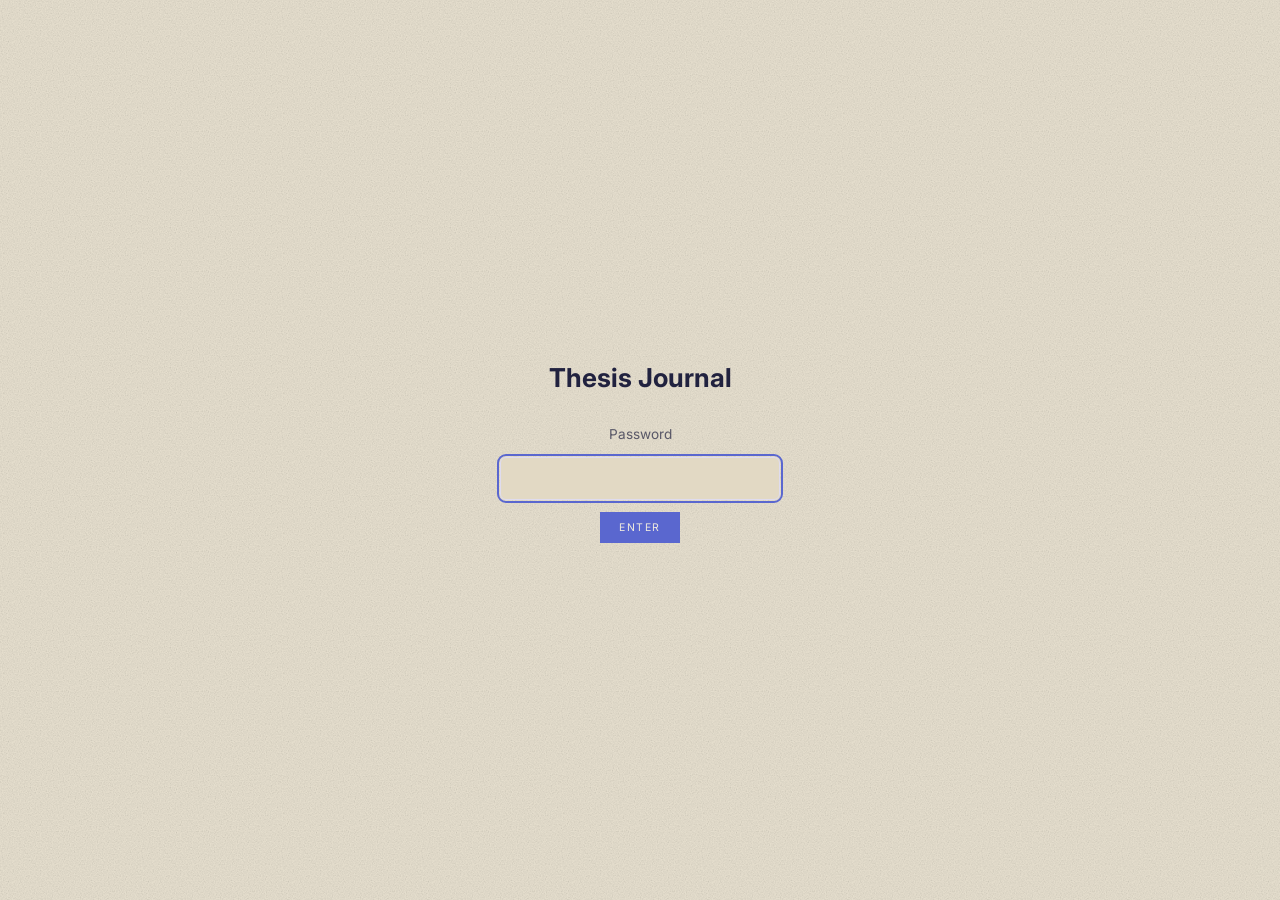
==== commit 5030bc82: "password" ====
--- a/index.html
+++ b/index.html
@@ -9,6 +9,7 @@
 <link rel="preconnect" href="https://fonts.gstatic.com" crossorigin />
 <link href="https://fonts.googleapis.com/css2?family=Inter:wght@400;500;600&display=swap" rel="stylesheet" />
 <link rel="stylesheet" href="styles.css" />
+<script src="gate.js"></script>
 </head>
 <body>
 
--- a/styles.css
+++ b/styles.css
@@ -503,6 +503,9 @@
   color: var(--ink-soft);
 }
 .entry-note .note-sub::before { content: "\21b3\00a0"; color: var(--ink-faint); }
+/* nested sub-points: each level steps further in under the line above it */
+.entry-note .note-sub-2 { margin-left: 1.5em; }
+.entry-note .note-sub-3 { margin-left: 3em; }
 .note-ref {
   border: 0;
   background: none;
@@ -515,8 +518,15 @@
   text-underline-offset: 2px;
   cursor: pointer;
 }
-.folder-detail .note-ref { color: #3a3ab0; }
+.folder-detail .note-ref { color: #000; }
 .note-ref:hover { opacity: 0.75; }
+.note-link {
+  color: inherit;
+  text-decoration: underline;
+  text-underline-offset: 2px;
+  word-break: break-all;
+}
+.note-link:hover { opacity: 0.75; }
 
 .entry-tags { display: flex; flex-wrap: wrap; gap: 6px; align-items: center; }
 .pill {
@@ -1046,19 +1056,31 @@
 .files-empty-wrap { flex: 1; display: flex; align-items: center; justify-content: center; }
 .files-none { font-size: 13px; color: var(--ink-soft); }
 
-/* colour tones — same cycled palette for panel + tabs */
-.tone-0:not(.has-cover) { --bgc: var(--f0); --fg: var(--f0-ink); }
-.tone-1:not(.has-cover) { --bgc: var(--f1); --fg: var(--f1-ink); }
-.tone-2:not(.has-cover) { --bgc: var(--f2); --fg: var(--f2-ink); }
-.tone-3:not(.has-cover) { --bgc: var(--f3); --fg: var(--f3-ink); }
-.tone-4:not(.has-cover) { --bgc: var(--f4); --fg: var(--f4-ink); }
-.tone-5:not(.has-cover) { --bgc: var(--f5); --fg: var(--f5-ink); }
-.tone-6:not(.has-cover) { --bgc: var(--f6); --fg: var(--f6-ink); }
-.tone-7:not(.has-cover) { --bgc: var(--f7); --fg: var(--f7-ink); }
-.tone-8:not(.has-cover) { --bgc: var(--f8); --fg: var(--f8-ink); }
-.tone-9:not(.has-cover) { --bgc: var(--f9); --fg: var(--f9-ink); }
-
-/* ================= REST STATE: horizontal colour bands with poking tabs ================= */
+/* colour tones — same cycled palette for panel + tabs.
+   Named on both hosts so these beat the --bgc/--fg fallbacks that
+   .files-tab and .files-face set for themselves further down. */
+.files-tab.tone-0,
+.files-face.tone-0 { --bgc: var(--f0); --fg: var(--f0-ink); }
+.files-tab.tone-1,
+.files-face.tone-1 { --bgc: var(--f1); --fg: var(--f1-ink); }
+.files-tab.tone-2,
+.files-face.tone-2 { --bgc: var(--f2); --fg: var(--f2-ink); }
+.files-tab.tone-3,
+.files-face.tone-3 { --bgc: var(--f3); --fg: var(--f3-ink); }
+.files-tab.tone-4,
+.files-face.tone-4 { --bgc: var(--f4); --fg: var(--f4-ink); }
+.files-tab.tone-5,
+.files-face.tone-5 { --bgc: var(--f5); --fg: var(--f5-ink); }
+.files-tab.tone-6,
+.files-face.tone-6 { --bgc: var(--f6); --fg: var(--f6-ink); }
+.files-tab.tone-7,
+.files-face.tone-7 { --bgc: var(--f7); --fg: var(--f7-ink); }
+.files-tab.tone-8,
+.files-face.tone-8 { --bgc: var(--f8); --fg: var(--f8-ink); }
+.files-tab.tone-9,
+.files-face.tone-9 { --bgc: var(--f9); --fg: var(--f9-ink); }
+
+/* ================= REST STATE: colour bands, each with a poking tab ================= */
 .files-tabrow {
   flex: 1 1 auto;
   min-height: 0;
@@ -1066,39 +1088,34 @@
   flex-direction: column;
   position: relative;
   z-index: 30;
-  padding-top: 46px;                 /* clears the top band's poking tab from the "file by" row */
+  padding-top: 46px;                 /* room for the top band's tab */
 }
 .files-tab {
   --fg: #fff;
   --bgc: var(--bg-raise);
   position: relative;
-  flex: 0 0 auto;                    /* compact fixed-height bands */
+  flex: 0 0 auto;
   min-height: 40px;
   width: 100%;
   padding: 0;
   border: 0;
-  border-radius: 12px 12px 0 0;     /* top corners round, base straight — like a file */
+  border-radius: 0;
   background: var(--bgc);            /* the full-width band */
   color: var(--fg);
   cursor: pointer;
-  overflow: visible;
   transition:
     flex-grow 0.34s ease, flex-basis 0.34s ease, min-height 0.34s ease,
     margin 0.34s ease, padding 0.3s ease, opacity 0.24s ease,
-    transform 0.26s cubic-bezier(0.34, 1.5, 0.64, 1), filter 0.26s ease,
-    border-radius 0.26s ease;
-}
-.files-tab.is-locked { min-height: 0; }   /* the ghost is just its dashed tab */
-/* the last real band fills the remaining screen so it reaches the bottom */
-.files-tabrow:not(.is-open) .files-tab:last-of-type { flex: 1 1 auto; }
-/* rest stack: overlap the bands so each rounded top tucks under the one above (no paper gaps) */
+    transform 0.26s cubic-bezier(0.34, 1.5, 0.64, 1), filter 0.26s ease;
+}
+/* bands overlap tightly; each tab pokes up above its own band and paints over the one above (z ascends in JS) */
 .files-tabrow:not(.is-open) .files-tab { margin-top: -12px; }
 .files-tabrow:not(.is-open) .files-tab:first-of-type,
 .files-tabrow:not(.is-open) .files-tab.is-locked + .files-tab { margin-top: 0; }
-/* hover = lift the whole folder (band + its tab) out of the drawer, together */
+.files-tabrow:not(.is-open) .files-tab:last-of-type { flex: 1 1 auto; }
+/* hover = lift the whole folder (band + its tab) out of the stack */
 .files-tabrow:not(.is-open) .files-tab:hover {
   transform: translateY(-10px);
-  border-radius: 14px 14px 0 0;
   filter: brightness(1.03) drop-shadow(0 8px 18px rgba(22, 16, 28, 0.3));
 }
 .files-tabrow:not(.is-open) .files-tab.is-locked:hover {
@@ -1106,92 +1123,95 @@
   filter: none;
 }
 
-/* the tab that pokes up above the band */
+/* the tab poking up above the band, at a scattered x-position per folder */
 .ff-tab {
   position: absolute;
-  left: max(2%, min(var(--tab-x, 4%), calc(100% - 216px)));  /* never let the label run off the edge */
-  bottom: 100%;                      /* sits directly on top of the band */
-  margin-bottom: -1px;               /* base flush with the band top */
+  bottom: 100%;
+  left: max(2%, min(var(--tab-x, 4%), calc(100% - 220px)));
+  margin-bottom: -1px;
+  display: flex;
+  align-items: baseline;
+  gap: 12px;
+  padding: 7px 22px 10px;
   max-width: min(72%, calc(100% - 16px));
   overflow: hidden;
-  padding: 6px 20px 11px;
-  border-radius: 14px 14px 0 0;      /* top corners round, base straight */
+  white-space: nowrap;
+  border-radius: 12px 12px 0 0;
   background: var(--bgc);
   color: var(--fg);
-  display: flex;
-  align-items: baseline;
-  gap: 12px;
-  white-space: nowrap;
   transform: rotate(var(--rot, 0deg));
   transform-origin: bottom left;
-  transition: left 0.32s ease, padding 0.3s ease, border-radius 0.3s ease;
+  transition: left 0.32s ease, padding 0.3s ease;
+}
+/* the ghost (week not open yet): neutral, no colour wash */
+.files-tab.is-locked {
+  background: rgba(128, 128, 128, 0.08);
 }
 .files-tab.is-locked .ff-tab {
   background: none;
   border: 1px dashed var(--line-strong);
   border-bottom: 0;
-  border-radius: 14px 14px 0 0;
-  color: var(--ink-faint);
-  opacity: 0.7;
+  color: var(--ink-faint);
 }
 
 /* ================= OPEN STATE: bands collapse into a top row ================= */
 .files-tabrow.is-open {
-  order: 2;                          /* the row of tabs lives at the bottom, under the face */
   flex: 0 0 auto;
   flex-direction: row;
-  align-items: flex-start;
-  justify-content: space-between;    /* evenly spread across the width */
+  align-items: flex-end;
+  gap: 6px;                          /* even space between every tab */
   padding: 0 2px;
-  overflow-x: auto;                  /* scroll the strip sideways rather than overflow the page */
   min-width: 0;
 }
 .files-tabrow.is-open .files-tab {
-  flex: 0 0 auto;                    /* width follows the label, not an equal share */
-  width: auto;                      /* override the base 100% so the tab hugs its text */
+  flex: 1 1 0;                       /* every tab exactly the same width */
+  width: auto;
   min-width: 0;
   min-height: 0;
-  max-width: 44%;
   background: none;
 }
 .files-tabrow.is-open .ff-tab {
   position: static;
-  margin: 0 3px 0 0;                 /* sit next to each other, no overlap */
+  margin: 0;
   max-width: none;
-  width: auto;                       /* hug the text */
-  padding: 9px 15px 12px;
-  border-radius: 13px 13px 0 0;
+  width: 100%;
+  padding: 10px 8px 12px;
+  border-radius: 13px 13px 0 0;      /* rounded on top, flush along the bottom into the page */
+  background: var(--bgc);
+  color: var(--fg);
+  justify-content: center;
   transform: none;
   opacity: 1;                        /* every tab full strength, selected or not */
   overflow: hidden;
 }
 .files-tabrow.is-open .files-tab:hover .ff-tab {
-  transform: translateY(-4px);
+  filter: brightness(1.05);
 }
 .files-tabrow.is-open .files-tab.is-current { z-index: 60; }
 .files-tabrow.is-open .files-tab.is-current .ff-tab {
-  position: relative;
-  z-index: 2;
-  transform: translateY(-5px);      /* laps up onto the face above — tab + folder body read as one piece */
-  box-shadow: none;
-}
-.files-tabrow.is-open .files-tab.is-current:hover .ff-tab { transform: translateY(-5px); }
+  box-shadow: 0 -3px 10px -4px rgba(20, 20, 30, 0.35);
+}
+.files-tabrow.is-open .files-tab:not(.is-current) .ff-tab { opacity: 0.72; }
+/* the unopened week: no colour in the open strip either */
+.files-tabrow.is-open .files-tab.is-locked .ff-tab {
+  background: rgba(128, 128, 128, 0.12);
+  color: var(--ink-faint);
+  opacity: 0.6;
+}
 .files-tabrow.is-open .ff-tab .ft-sub { display: none; }
-
-.files-tab.has-cover {
-  background-color: #0e140c;
-  background-image: var(--cover);
-  background-size: cover;
-  background-position: center;
-  --fg: #fff;
-}
+.files-tabrow.is-open .ft-name {
+  flex: 0 1 auto;
+  min-width: 0;
+  white-space: nowrap;
+  overflow: hidden;
+  text-overflow: ellipsis;
+  text-align: center;
+}
+
 .files-tab.is-locked {
   flex: 0 0 auto;
-  min-height: 0;
-  background: none;
   border: 0;
   color: var(--ink-faint);
-  opacity: 0.6;
   pointer-events: none;
 }
 .ft-name {
@@ -1215,41 +1235,21 @@
   overflow: hidden;
   text-overflow: ellipsis;
 }
-/* the axis word ("project" / "type"), shown beside the label once a tab is opened */
-.ft-axis {
-  display: none;
-  flex: 0 0 auto;
-  margin-left: -5px;                 /* tighten the gap the label's flex `gap` leaves */
-  font-size: 8px;
-  font-weight: 500;
-  text-transform: uppercase;
-  letter-spacing: 0.16em;
-  opacity: 0.55;
-}
-.files-tabrow.is-open .ff-tab .ft-axis { display: block; }
 
 /* ---- the current folder: one full-page face that covers everything ---- */
 .files-face {
   --fg: #fff;
   --bgc: var(--bg-raise);
-  order: 1;                          /* sits above the tab row, which lives at the bottom */
   flex: 1 1 auto;
   min-height: 0;
   display: flex;
   flex-direction: column;
   background: var(--bgc);
   color: var(--fg);
-  border-radius: 0 0 12px 12px;
+  border-radius: 0;
   overflow: hidden;
-  box-shadow: 0 12px 28px -18px rgba(20, 20, 30, 0.45);
+  box-shadow: 0 -12px 28px -18px rgba(20, 20, 30, 0.45);
   transition: background 0.34s ease, color 0.34s ease;
-}
-.files-face.has-cover {
-  background-color: #0e140c;
-  background-image: var(--cover);
-  background-size: cover;
-  background-position: center;
-  --fg: #fff;
 }
 .fp-head {
   flex: 0 0 auto;
@@ -1257,33 +1257,38 @@
   align-items: baseline;
   gap: 14px;
   padding: 18px 24px 14px;
+  background: var(--bgc);
+  color: var(--fg);
 }
 .fp-name {
   font-size: clamp(24px, 3.6vw, 44px);
   font-weight: 500;
   letter-spacing: -0.04em;
+  color: var(--fg);
 }
 .fp-sub {
   font-size: 9.5px; font-weight: 400;
   text-transform: uppercase; letter-spacing: 0.18em;
-  opacity: 0.62;
+  color: var(--fg);
 }
 .fp-sheet {
   flex: 1 1 auto;
   min-height: 0;
   overflow-y: auto;
-  padding: 0 16px 16px;
+  padding: 16px 16px;
+  background: var(--bgc);
+  color: var(--fg);
   transition: opacity 0.24s ease 0.05s;
 }
-.fp-sheet .folder-empty { opacity: 0.55; }
-
-
-/* the sheet of paper inside the panel */
+.fp-sheet .folder-empty { color: var(--fg); opacity: 1; }
+
+
+/* the sheet of paper inside the panel — a pale tint of the folder's own tone */
 .folder-sheet {
-  background: color-mix(in srgb, #fffdf4 55%, var(--bgc));
-  color: #2b2622;
+  background: color-mix(in srgb, #fffdf4 86%, var(--bgc));
+  color: #000;
   box-shadow: 0 3px 14px -5px rgba(20, 20, 30, 0.45);
-  border-radius: 3px;
+  border-radius: 0;
   overflow: hidden;
 }
 .folder-item {
@@ -1298,16 +1303,16 @@
   background: none;
   padding: 12px 16px;
   cursor: pointer;
-  color: #2b2622;
+  color: #000;
 }
 .folder-row:first-child .folder-item { border-top: 0; }
 .folder-item:hover { background: rgba(43, 38, 34, 0.055); }
 .folder-item.is-expanded { background: rgba(43, 38, 34, 0.07); }
-.fi-kind { font-size: 9px; text-transform: uppercase; letter-spacing: 0.13em; opacity: 0.5; }
-.fi-title { font-size: 13.5px; font-weight: 500; }
-.fi-date { font-size: 9.5px; text-transform: uppercase; letter-spacing: 0.08em; opacity: 0.5; }
+.fi-kind { font-size: 9px; text-transform: uppercase; letter-spacing: 0.13em; color: #000; }
+.fi-title { font-size: 13.5px; font-weight: 500; color: #000; }
+.fi-date { font-size: 9.5px; text-transform: uppercase; letter-spacing: 0.08em; color: #000; }
 /* a reading that's recommended but not read yet, vs. one that's done */
-.folder-item.is-recommended .fi-title { font-style: italic; opacity: 0.68; }
+.folder-item.is-recommended .fi-title { font-style: italic; }
 .fi-flag {
   display: inline-block;
   margin-left: 8px;
@@ -1329,16 +1334,19 @@
 /* the notes + connections that drop down under a clicked entry, in place of the popup */
 .folder-detail {
   padding: 2px 16px 16px;
-  background: rgba(43, 38, 34, 0.035);
-  border-top: 1px solid rgba(43, 38, 34, 0.12);
+  background: color-mix(in srgb, #fffdf4 76%, var(--bgc));
+  border-top: 1px solid rgba(43, 38, 34, 0.14);
+  color: #000;
 }
 .folder-detail .entry-note {
   padding-top: 12px;
   font-size: 13px;
   line-height: 1.55;
-  color: #2b2622;
-}
-.folder-detail .note-sub::before { color: rgba(43, 38, 34, 0.45); }
+  color: #000;
+}
+.folder-detail .entry-note .note-line,
+.folder-detail .entry-note .note-sub { color: #000; }
+.folder-detail .note-sub::before { color: #000; }
 .folder-detail-meta {
   display: flex;
   flex-wrap: wrap;
@@ -1349,14 +1357,14 @@
 .folder-detail-meta .pill {
   border: 0;
   cursor: pointer;
-  background: rgba(43, 38, 34, 0.08);
-  color: #2b2622;
-}
-.folder-detail-meta .pill:hover { background: rgba(43, 38, 34, 0.15); }
+  background: rgba(43, 38, 34, 0.1);
+  color: #000;
+}
+.folder-detail-meta .pill:hover { background: rgba(43, 38, 34, 0.2); }
 .folder-detail .entry-attach { margin-top: 14px; }
 .folder-detail .file-chip {
-  border-color: rgba(43, 38, 34, 0.25);
-  color: #2b2622;
+  border-color: rgba(0, 0, 0, 0.35);
+  color: #000;
 }
 .folder-detail .file-chip:hover { border-color: rgba(43, 38, 34, 0.5); }
 .folder-detail .thumb { border-color: rgba(43, 38, 34, 0.25); }
@@ -1370,7 +1378,8 @@
   text-transform: uppercase;
   letter-spacing: 0.14em;
   font-weight: 600;
-  color: var(--head);
+  color: #000;
+  text-decoration: underline;
 }
 .folder-detail-edit:hover { text-decoration: underline; }
 
@@ -1383,8 +1392,9 @@
   .files-tabrow { overflow-y: auto; }
   .files-tabrow .files-tab { flex: 0 0 auto; min-height: 68px; }
   /* open state: tabs still hug their text; the row scrolls sideways if they overrun */
-  .files-tabrow.is-open { overflow-y: visible; }
-  .files-tabrow.is-open .files-tab { min-width: 0; max-width: 70%; }
+  .files-tabrow.is-open { overflow-x: auto; overflow-y: visible; }
+  .files-tabrow.is-open .files-tab { flex: 0 0 auto; min-width: 34%; }
+  .files-tabrow.is-open .ft-name { white-space: normal; }
 }
 
 /* ---------- Footer ---------- */
@@ -1425,3 +1435,40 @@
 }
 
 [hidden] { display: none !important; }
+
+/* a video attachment plays where an image would have sat */
+.attach-video {
+  max-width: 100%;
+  width: 520px;
+  border-radius: 10px;
+  background: #000;
+  display: block;
+}
+
+/* ---------- password gate ---------- */
+
+.is-locked body > :not(.gate) { display: none !important; }
+
+.gate {
+  min-height: 100vh;
+  min-height: 100dvh;
+  display: flex;
+  flex-direction: column;
+  align-items: center;
+  justify-content: center;
+  gap: 12px;
+  padding: 16px;
+}
+.gate-title { margin: 0 0 12px; }
+.gate-label { font-size: 0.85rem; opacity: 0.7; }
+.gate-input {
+  width: min(280px, 100%);
+  padding: 10px 12px;
+  font: inherit;
+  color: inherit;
+  background: var(--bg-raise);
+  border: 1px solid var(--accent-soft);
+  border-radius: 6px;
+}
+.gate-input:focus { outline: 2px solid var(--accent); outline-offset: 1px; }
+.gate-error { margin: 0; font-size: 0.85rem; color: var(--accent); }
